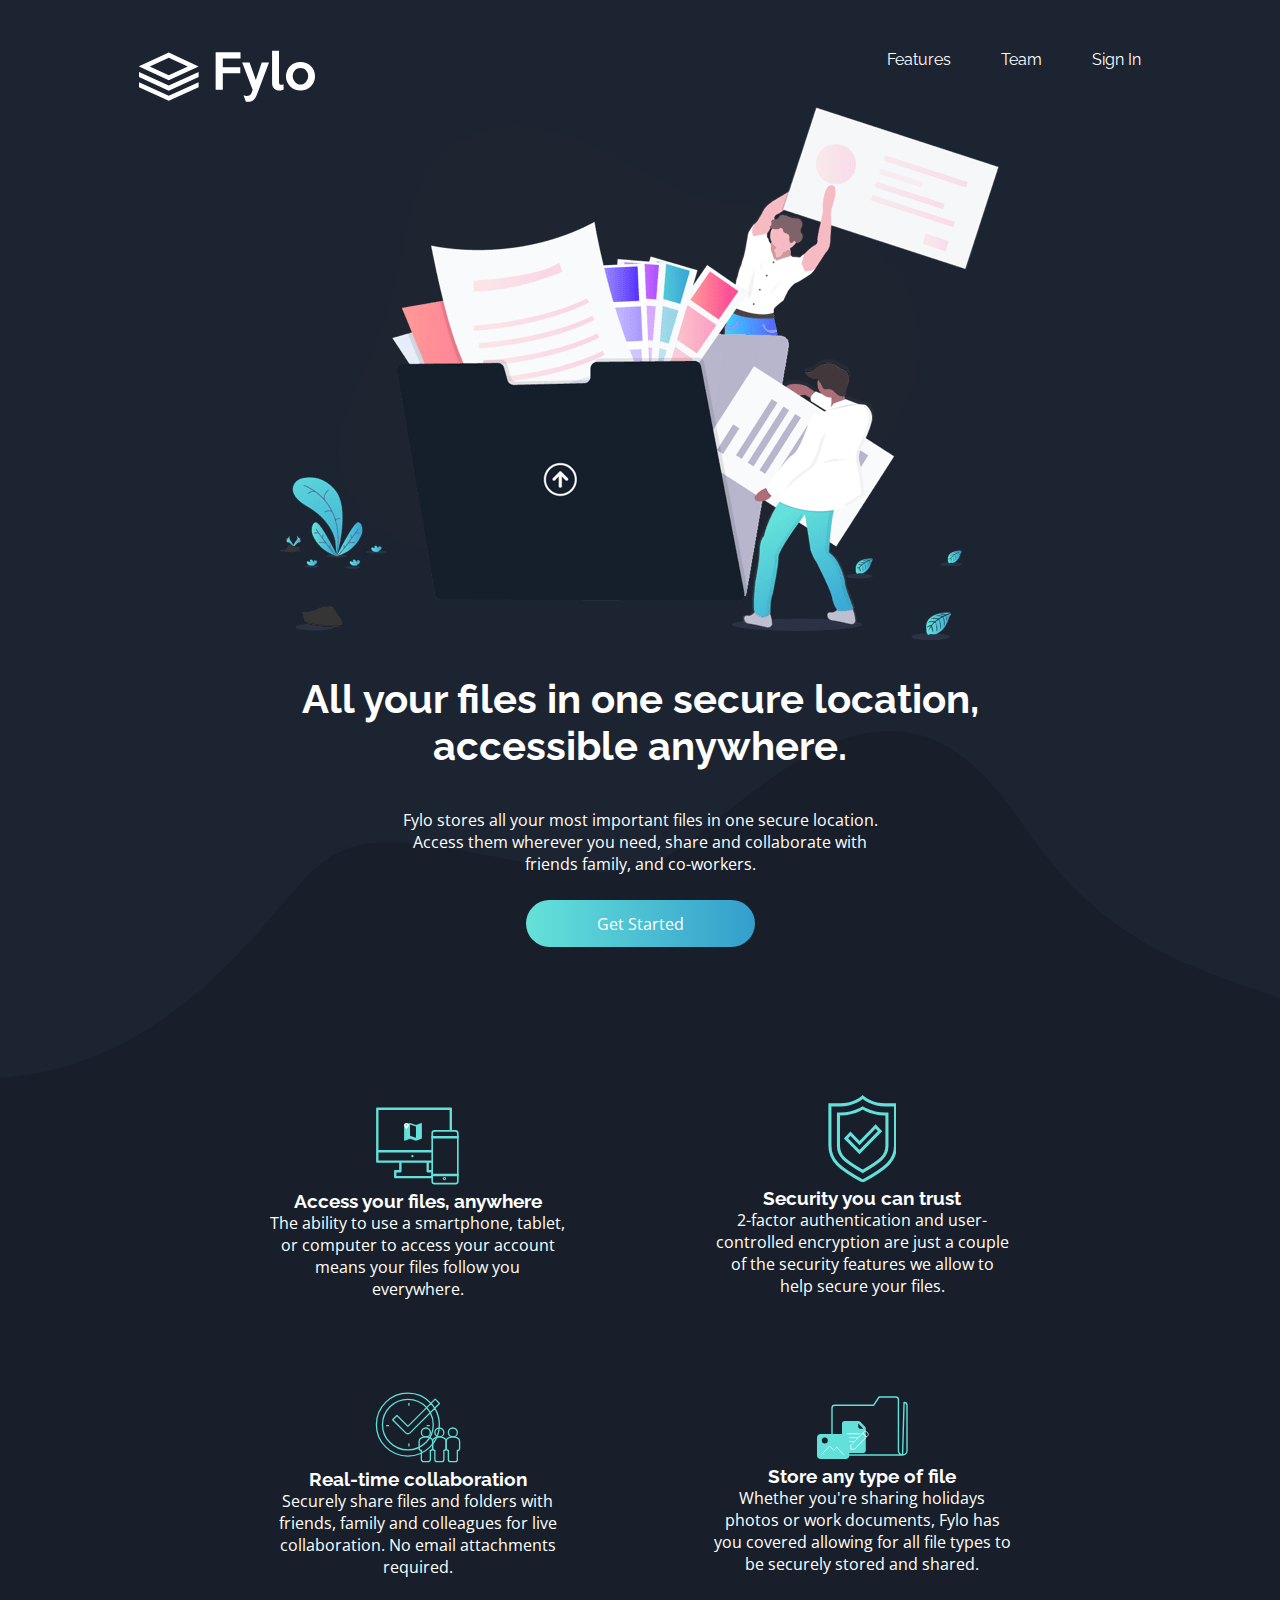
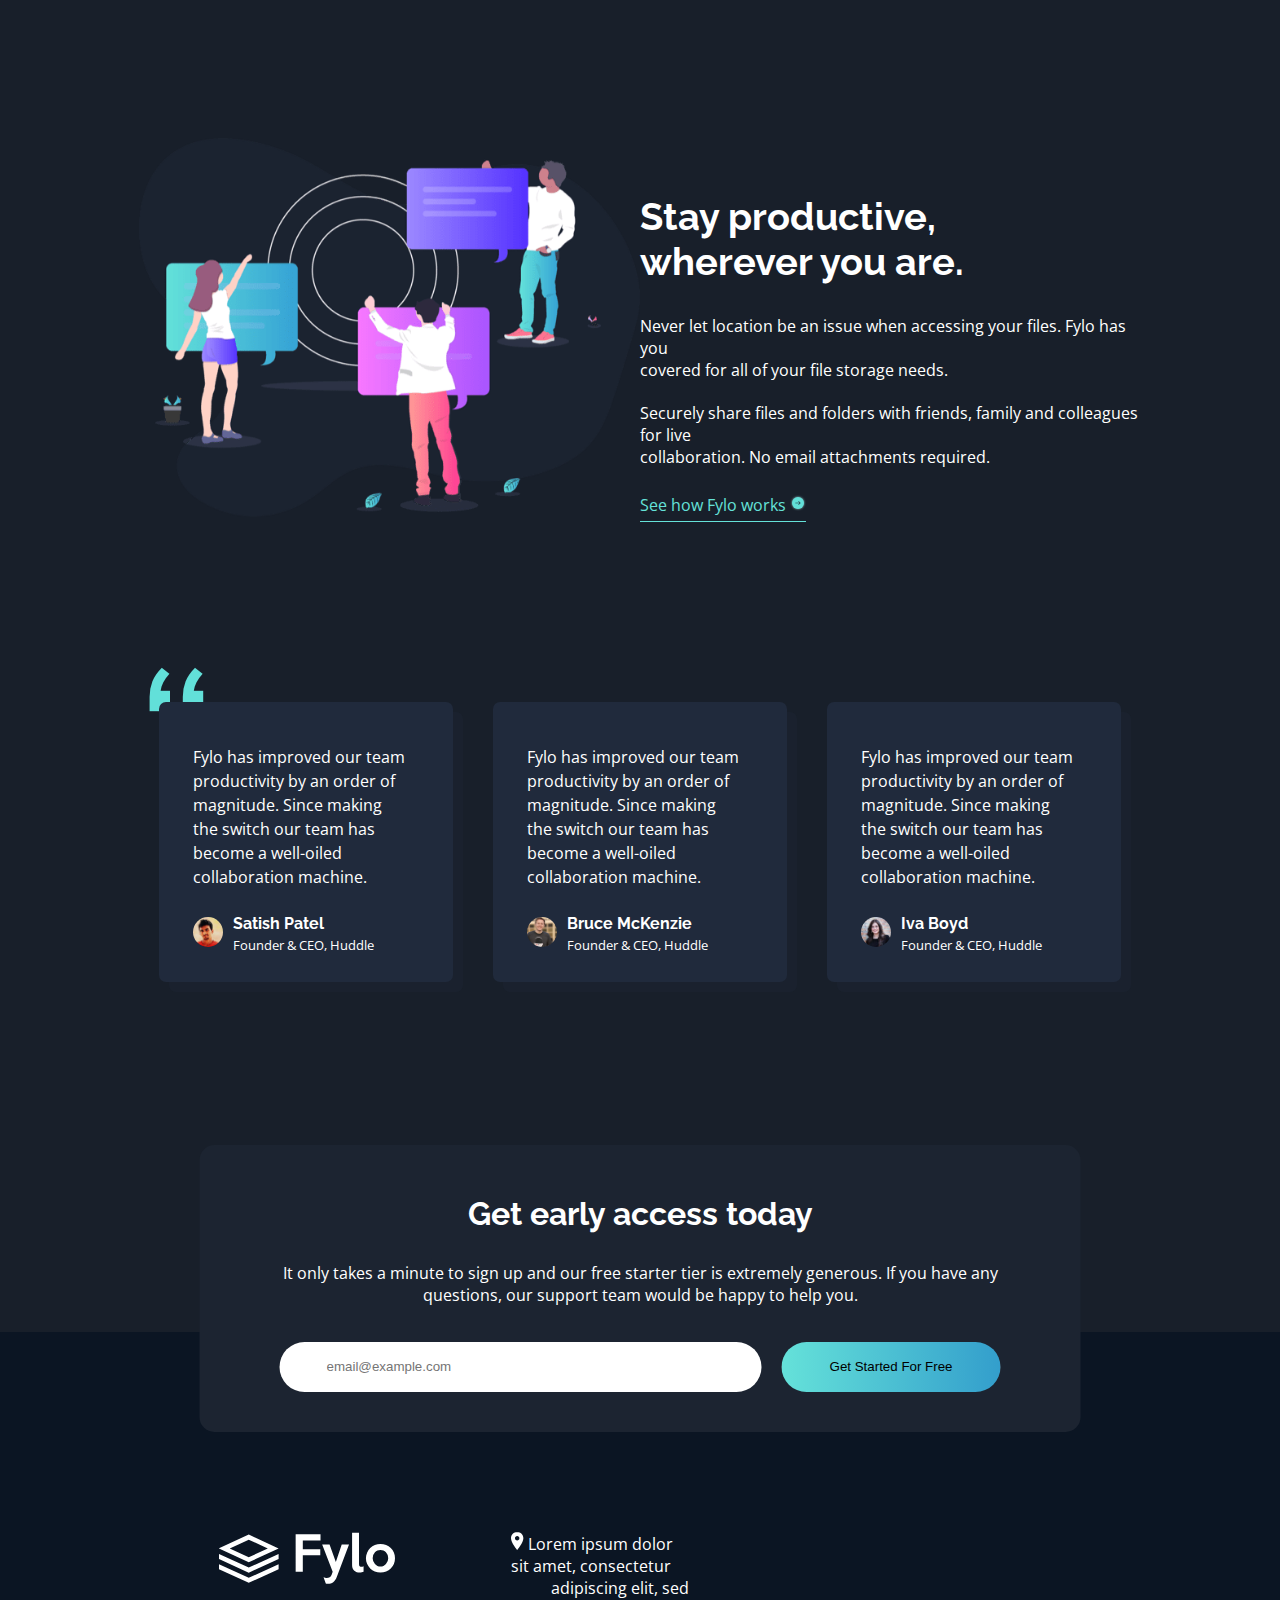
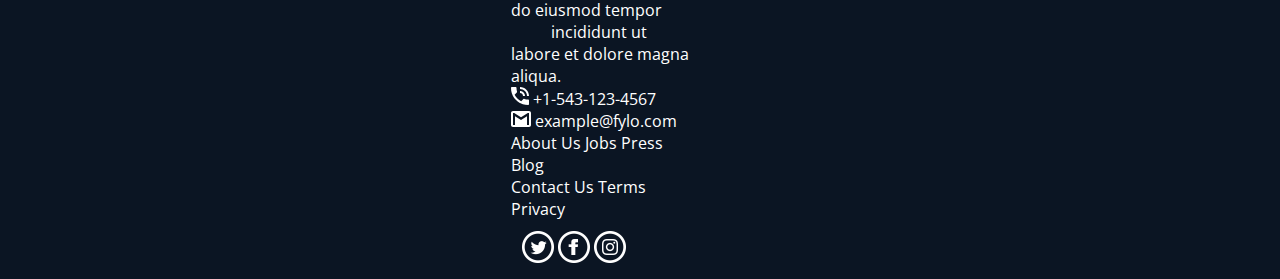
==== index.html @ b52096d7 "Finished footer" ====
<!DOCTYPE html>
<html lang="en">

<head>
  <meta charset="UTF-8">
  <meta name="viewport" content="width=device-width, initial-scale=1.0"> 
  <link rel="stylesheet" href="styles.css">
  <link rel="stylesheet" href="queries.css">
  <link href="https://fonts.googleapis.com/css2?family=Open+Sans:wght@400;700&family=Raleway:wght@400;700&display=swap" rel="stylesheet">
  <title>Fylo landing page</title>
</head>

<body>

<header class="header"> 

  <div class="container">

    <nav>

      <a href="/"><img src="images/logo.svg" alt="logo" class="logo"></a>

      <ul>
        <li><a href="">Features</a></li>
        <li><a href="">Team</a></li>
        <li><a href="">Sign In</a></li>
      </ul>

    </nav>

    <div class="top_image">
      <img src="images/illustration-intro.png" alt="main_image">
    </div>

    <div class="header_text_h1">
      <h1>All your files in one secure location, <br> accessible anywhere.</h1>
      </div>
      
      <div class="header_text_p">
        <p> Fylo stores all your most important files in one secure location. Access them wherever 
        you need, share and collaborate with friends family, and co-workers.
        </p>
      </div>

      <div class="get_started"> 
        <a href="" class="btn_primary">Get Started</a> 
      </div>

      </div>

</header>

<main>

      <section class="icons_and_text">
        <div class="container two_grid">
  
          <div class="access">
              <img src="./images/icon-access-anywhere.svg" alt="access anywhere logo">
                <h3>
                  Access your files, anywhere
                </h3>
            
                <p>
                  The ability to use a smartphone, tablet, or computer to access your account means your 
                  files follow you everywhere.  
                </p> 
          </div>

          <div class="security">
            <img src="./images/icon-security.svg" alt="access anywhere logo">
            <h3>
              Security you can trust
            </h3>

            <p>
              2-factor authentication and user-controlled encryption are just a couple of the security 
              features we allow to help secure your files.
            </p>
          </div>

          <div class="real_time">
            <img src="./images/icon-collaboration.svg" alt="access anywhere logo">
            <h3>
              Real-time collaboration
            </h3>

            <p>
              Securely share files and folders with friends, family and colleagues for live collaboration. 
              No email attachments required.
            </p>
          </div>

        <div class="store">
          <img src="./images/icon-any-file.svg" alt="access anywhere logo">
          <h3>
            Store any type of file
          </h3>
      
          <p>
            Whether you're sharing holidays photos or work documents, Fylo has you covered allowing for all 
            file types to be securely stored and shared.
          </p>
        </div>
    

    </div>
  </section> 

  <section class="stay_productive">
    <div class="container one_grid">

    <div class="prod_img">
      <img src="images/illustration-stay-productive.png" alt="">
    </div>

    <div class="prod_text">
      <h2>Stay productive, <br> wherever you are.</h2>

      <p>
        Never let location be an issue when accessing your files. Fylo has you <br> covered for all of your file 
        storage needs.
      </p>

      <p>
        Securely share files and folders with friends, family and colleagues for live <br> collaboration. No email 
        attachments required.
      </p>

      <a href="" class="underline">See how Fylo works <img src="./images/icon-arrow.svg" alt="arrow"></a>
      </div>

    </div>

  </section>

  <section class="testimonials">

    <div class="container">
    <div class="flex">

    <article class="testimonials_box box1">
      <p>
        Fylo has improved our team productivity by an order of magnitude. Since making the switch our team has 
        become a well-oiled collaboration machine.
      </p>

      <div class="user_info">

        <div>
          <img src="images/profile-1.jpg" alt="profile1">
        </div>

        <div>

          <h4>
            Satish Patel
          </h4>

          <small>Founder & CEO, Huddle</small>

        </div>

      </div>
    </article>

    <article class="testimonials_box">
      <p>
        Fylo has improved our team productivity by an order of magnitude. Since making the switch our team has 
        become a well-oiled collaboration machine.
      </p>

      <div class="user_info">

        <div>
          <img src="images/profile-2.jpg" alt="profile2">
        </div>

        <div>

          <h4>
            Bruce McKenzie
          </h4>

          <small>Founder & CEO, Huddle</small>

        </div>

      </div>
    </article>

    <article class="testimonials_box">
      <p>
        Fylo has improved our team productivity by an order of magnitude. Since making the switch our team has 
        become a well-oiled collaboration machine.
      </p>

      <div class="user_info">

        <div>
          <img src="images/profile-3.jpg" alt="profile3">
        </div>

        <div>

          <h4>
            Iva Boyd
          </h4>

          <small>Founder & CEO, Huddle</small>

        </div>

      </div>
    </article>

    </div>
    </div>
  </section>

  <section class="early">
        <h2>Get early access today</h2>
        <p>
            It only takes a minute to sign up and our free starter tier is extremely generous. 
            If you have any questions, our support team would be happy to help you.
        </p>
        <form action="">
        <label for="email"></label>
        <input type="email" placeholder="email@example.com" id="email" name="email"> 
        <input type="submit" class="btn_secondary" value="Get Started For Free">
        </form>
  </section>

</main>

<footer>

  <div class="container footer">

    <div class="logo">  
      <a href="/"><img src="images/logo.svg" alt="logo" class="logo"></a>
    </div>
    

<div class="test1">

  <div class="location">
    <img src="./images/icon-location.svg" alt="">
    <span>
      Lorem ipsum dolor sit amet, consectetur &nbsp;&nbsp;&nbsp;&nbsp;&nbsp;&nbsp;&nbsp;&nbsp;&nbsp;
      adipiscing elit, sed do eiusmod tempor &nbsp;&nbsp;&nbsp;&nbsp;&nbsp;&nbsp;&nbsp;&nbsp;&nbsp; 
      incididunt ut labore et dolore magna aliqua.
    </span> 
  </div>

<div class="contact">
  <p class="p_one">
    <img src="./images/icon-phone.svg" alt="">
    <span>
      +1-543-123-4567
    </span>
  </p>

  <p>
    <img src="./images/icon-email.svg" alt="">
    <span>
      example@fylo.com
    </span>
  </p>
</div>

<div class="footer_links1">
  <a href="">About Us</a> 
  <a href="">Jobs</a>
  <a href="">Press</a>
  <a href="">Blog</a>
</div>

<div class="footer_links2">
  <a href="">Contact Us</a>
  <a href="">Terms</a>
  <a href="">Privacy</a>
</div>

<div class="social_icons">
  <img src="./images/iconmonstr-twitter-5-32.png"/>
  <img src="./images/iconmonstr-facebook-5-32.png"/>
  <img src="./images/iconmonstr-instagram-15-32.png"/>
</div>


</div>

  </div>
  </footer>

</body>

</html>

<!--
<p class="attribution">
      Proudly made in Tema. 
      Coded by <a href="#">Dave</a>.
    </p>

-->
---- styles.css ----
/* ---------------------------------------- */
/* BASIC SETUP */
/* ---------------------------------------- */

*,
*::before,
*::after {
    margin: 0;
    padding: 0;
    box-sizing: border-box;  
}

body {
    min-height: 100vh;
    color: hsl(0, 0%, 100%);
    font-family: 'Open Sans', sans-serif;
    font-weight: 400;
    text-rendering: optimizeLegibility;
    scroll-behavior: smooth;
    z-index: 100;
    display: grid;
    grid: 
    'header'auto 
    'main' 1fr 
    'footer'auto / 1fr;
}

a, li {
    text-decoration: none;
    color: hsl(0, 0%, 100%);
    list-style-type: none;
}

h1, h2, h3, h4 { font-family: 'Raleway', sans-serif; }

header { 
    grid-area: header; 
    background-color: hsl(217, 28%, 15%);
}

main { 
    grid-area: main;
    background-color: hsl(218, 28%, 13%); 
    position: relative;
    padding-bottom: 310px;
    z-index: 0;
}

footer { 
    grid-area: footer; 
    background: hsl(216, 53%, 9%);

}

img { max-width: 100%; }

/* ---------------------------------------- */
/* REUSEABLE COMPONENTS */
/* ---------------------------------------- */

.container {
    padding: 1.25rem;
    max-width: 100%;
    width: 81.42857142857143vw;
    margin: 0 auto;
}

.flex {
    display: flex;
}

/* ------- BUTTONS -------- */

.btn_primary {
    background-image: linear-gradient(to right, hsl(176, 68%, 64%), hsl(198, 60%, 50%));
    border-radius: 300px;
    padding: 0.78225rem 4.4375rem;
    text-align: center;
    border: none;
}

.btn_secondary{
    background-image: linear-gradient(to right, hsl(176, 68%, 64%), hsl(198, 60%, 50%));
    border-radius: 300px;
    padding: 5px 3rem;
    border: none;
}
/* ---------------------------------------- */
/* NAV */
/* ---------------------------------------- */

nav {
    margin-top: 1.875rem;
    font-family: 'Raleway', sans-serif;
    display: flex;
    justify-content: space-between;
    align-items: start;
}

nav ul {
    display: flex;
    list-style: none;
}

nav ul li {
    margin-left: 3.125rem;
}

/* ---------------------------------------- */
/* HEADER */
/* ---------------------------------------- */

header.header {
    background-color: hsl(217, 28%, 15%);
    background-image: url(../images/bg-curvy-desktop.svg);
    background-position: bottom ;
    background-repeat: no-repeat;
    background-size: 100% 23.5rem;
}

.top_image {
    margin-top: 2.5rem;
    text-align: center;
    margin: auto; 
}

.header_text_h1 {
    margin: 1.875rem 0 2.5rem 0px;
    display: flex;
    justify-content: center;
    text-align: center;
    font-size: 1.26rem;
} 

.header_text_p {
    margin: auto;
    max-width: 31.25rem;
    text-align: center;
    margin-bottom: 1.5625rem;
}

.get_started {
    display: flex;
    justify-content: center;
    margin-bottom: 8.75rem;
}

/* ---------------------------------------- */
/* MAIN */
/* ---------------------------------------- */

/* ------- ICONS AND TEXT -------- */

.two_grid {
    display: grid;
    grid-template-columns: 1fr 1fr;
    gap: 5.75rem 9.1875rem;
    justify-items: center;
    align-items: center;
    margin-bottom: 8.75rem;
    padding: 0 9.375rem;
}

.access,
.security,
.real_time,
.store {
    max-width: 28.125rem;
    text-align: center;
}

.security {
    margin-top: -0.9375rem;
}

/* ------- STAY PRODUCTIVE -------- */

.one_grid {
    display: grid;
    grid-template-columns: 1fr 1fr;
    align-items: center;
}

.prod_text h2 {
    font-size: 2.4rem;
    margin-top: 3.125rem;
    margin-bottom: 1.9375rem;
}

.prod_text p {
    margin-bottom: 1.3125rem;
}

.prod_text p:last-of-type {
    margin-bottom: 1.625rem;
}

.underline {
    color: hsl(176, 68%, 64%);
    padding-bottom: 5px;
    border-bottom:1px solid hsl(176, 68%, 64%);  
}

/* ------- TESTIMONIALS -------- */

.testimonials {
    margin-top: 7.5rem;
}

.testimonials_box {
    background: hsl(219, 30%, 18%);
    border-radius: 7px;
    margin: 20px;
    padding: 43px 44px 27px 34px;
    box-shadow: 10px 10px hsla(218, 25%, 33%, 0.067);
}

.testimonials_box p {
    line-height: 1.5;
}

.user_info {
    margin-top: 25px;
    display: flex;
    align-items: center;
}

.user_info img {
    border-radius: 50%;
    height: 30px;
    width: 30px;
    object-fit: cover;
    margin-right: 10px;  
}

.user_info h4 {
    margin: 0;
    font-weight: 700;
}

.box1 {
    position: relative;
}

.box1:first-child::before {
    content: url('./images/bg-quotes.png');
    position: absolute;
    top: -35px;
    left: -10px;
    z-index: -1;
}

/* ------- EARLY -------- */

.early {
    display: flex;
    flex-direction: column;
    align-items: center;
    justify-content: center;
    background: hsl(217, 28%, 15%);
    border-radius: 15px;
    padding: 50px 80px 40px 80px;
    position: absolute;
    left: 50%;
    transform: translateX(-50%);
    bottom: -100px;
}

.early h2 {
    font-size: 2rem;
    margin-bottom: 30px;
}

.early p {
    margin-bottom: 36px;
    text-align: center;
}

form {
    display: flex;
    align-content: center;
}

#email {
    width: 482px;
    height: 50px;
    padding: 20px 47px;
    outline: none;
    border: none;
    border-radius: 50px;
    margin-right: 20px;
}

/* ---------------------------------------- */
/* FOOTER */
/* ---------------------------------------- */

.footer {
    padding: 200px 80px 0px 100px;
    display: grid;
    grid-template-columns: 4fr 3fr 1fr 1fr 2fr;
    grid-row: auto;
    gap: 3em;
    grid-template-areas: "logo . . . ."
    "location contact footer_links";
}

.social_icons {
    margin: 11px;
}
/*
.logo {
    grid-area: logo;
    margin-bottom: 35px;
}

.location {
    grid-area: location;
}

.contact {
    grid-area: contact;
}

.footer_links {
    grid-area: footer_links;
}
*/
























/*
.footer {
    display: grid;
    grid-template-columns: 4fr 3fr 1fr 1fr 2fr;
    grid-template-rows: auto;
    grid: "logo . . . ."
            "location box3 box4";
    
    
}

.logo {
    grid-area: logo;
}

.location {
    grid-area: location;
}

.box3 {
    grid-area: box3;
}

.box4 {
    grid-area: box4;
}

*/
---- queries.css ----
@media only screen and (max-width: 800px) {
    .header_text_h1 {
        font-size: 1rem;
    }
}
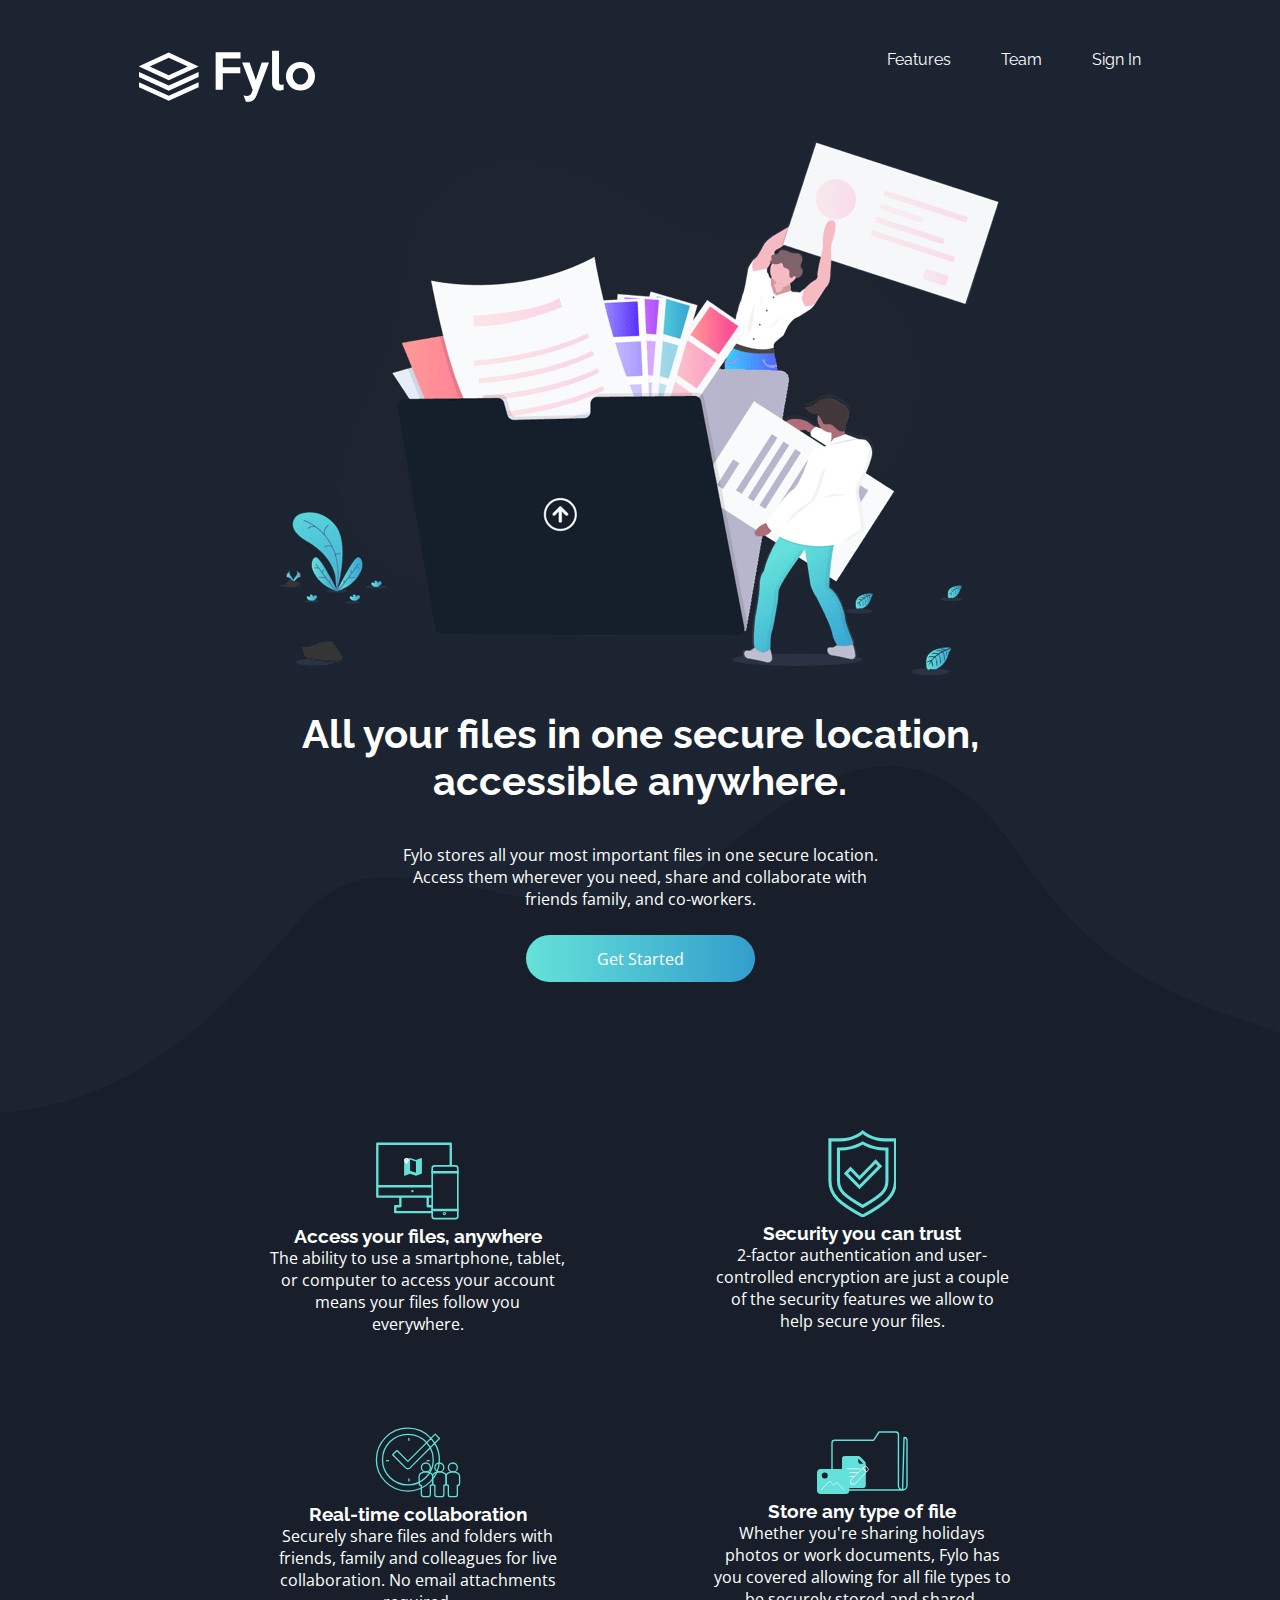
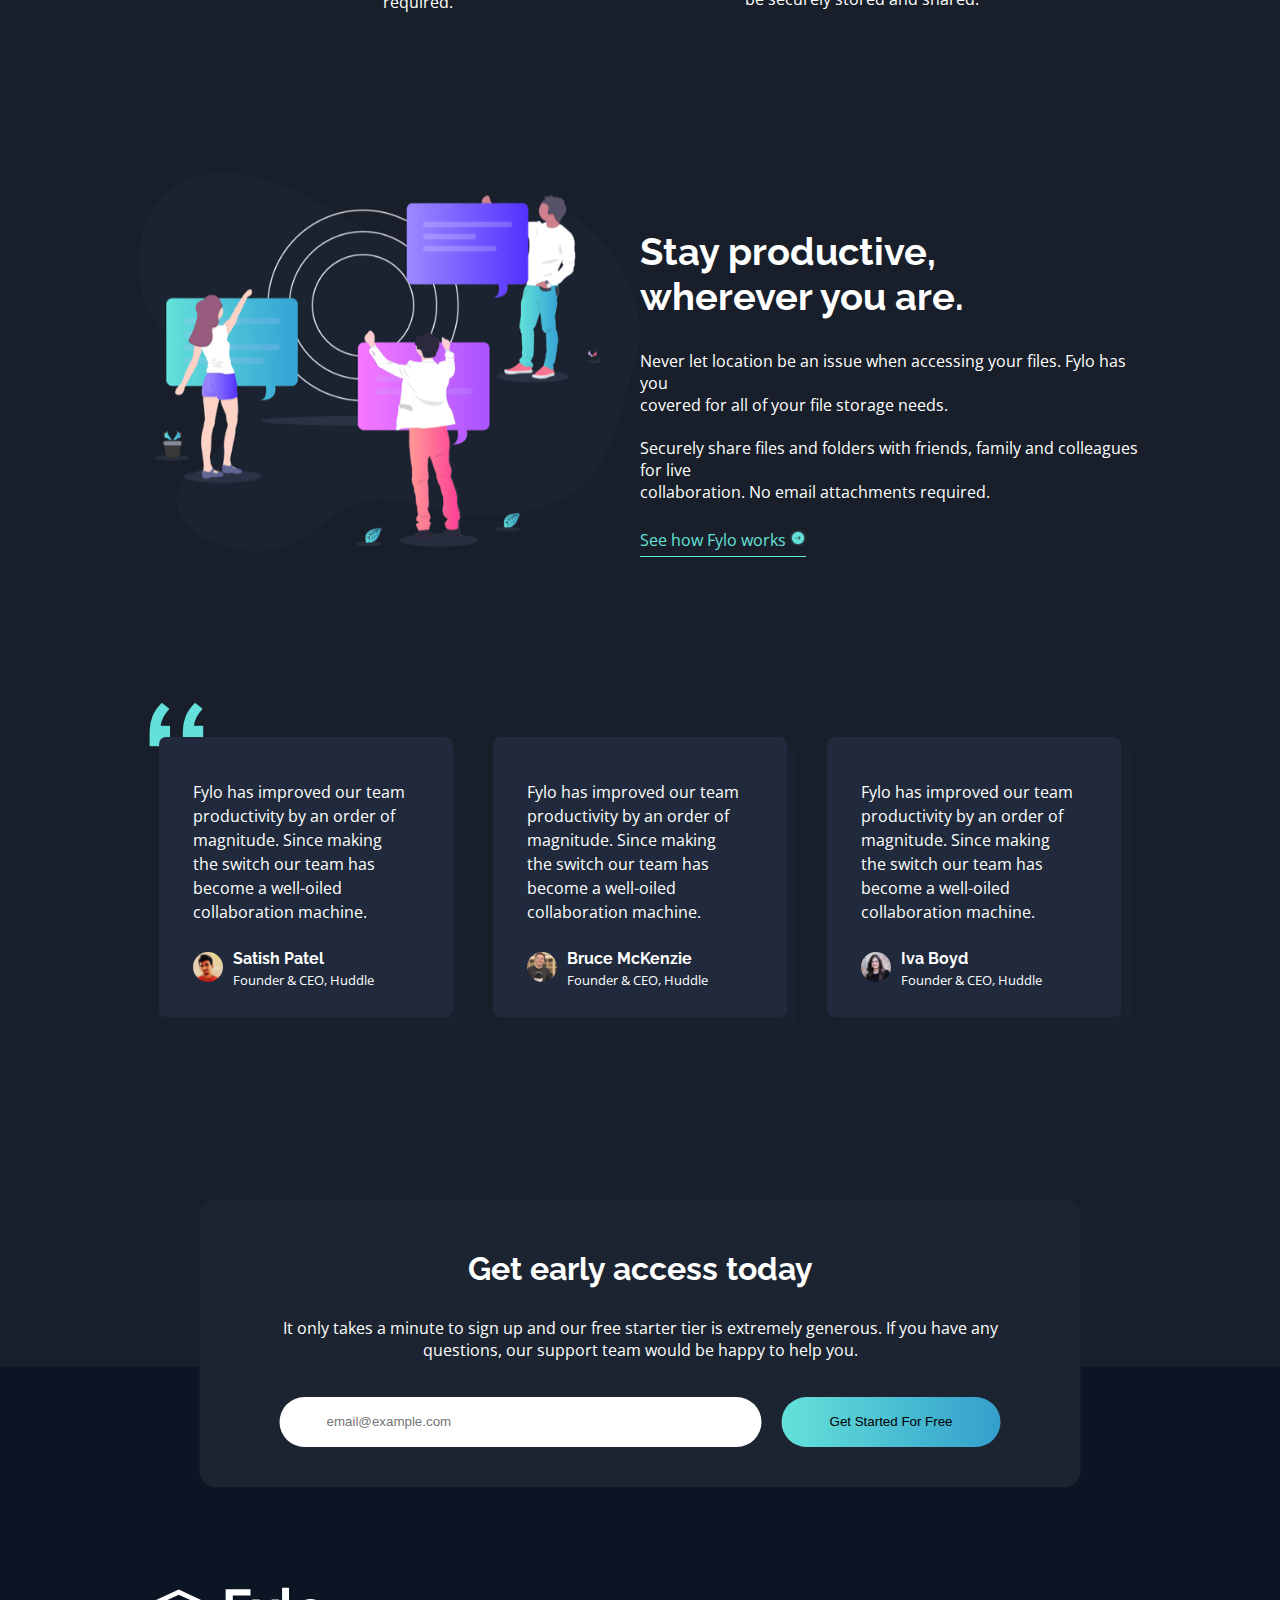
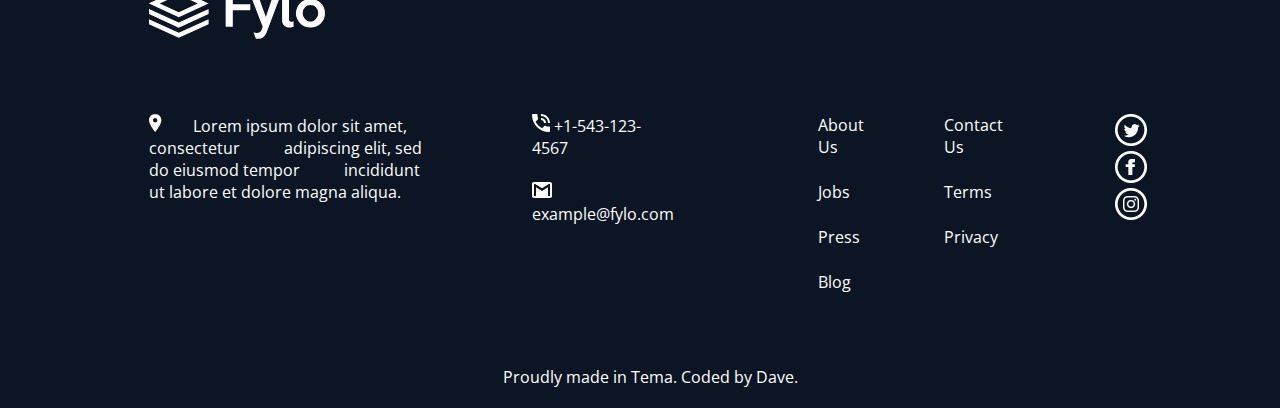
==== commit 3a299716: "Added attribution" ====
--- a/index.html
+++ b/index.html
@@ -241,7 +241,6 @@
       <a href="/"><img src="images/logo.svg" alt="logo" class="logo"></a>
     </div>
     
-
 <div class="test1">
 
   <div class="location">
@@ -288,8 +287,12 @@
   <img src="./images/iconmonstr-instagram-15-32.png"/>
 </div>
 
-
-</div>
+</div>
+
+<p class="attribution">
+      Proudly made in Tema. 
+      Coded by <a href="https://github.com/carrickkv2">Dave</a>.
+    </p>
 
   </div>
   </footer>
@@ -298,10 +301,3 @@
 
 </html>
 
-<!--
-<p class="attribution">
-      Proudly made in Tema. 
-      Coded by <a href="#">Dave</a>.
-    </p>
-
--->--- a/styles.css
+++ b/styles.css
@@ -84,6 +84,7 @@
     border-radius: 300px;
     padding: 5px 3rem;
     border: none;
+    cursor: pointer;
 }
 /* ---------------------------------------- */
 /* NAV */
@@ -263,7 +264,7 @@
     position: absolute;
     left: 50%;
     transform: translateX(-50%);
-    bottom: -100px;
+    bottom: -120px;
 }
 
 .early h2 {
@@ -295,86 +296,65 @@
 /* FOOTER */
 /* ---------------------------------------- */
 
-.footer {
-    padding: 200px 80px 0px 100px;
-    display: grid;
-    grid-template-columns: 4fr 3fr 1fr 1fr 2fr;
-    grid-row: auto;
-    gap: 3em;
-    grid-template-areas: "logo . . . ."
-    "location contact footer_links";
-}
-
-.social_icons {
-    margin: 11px;
-}
-/*
+footer {
+    padding: 200px 80px 40px 100px;
+}
+
 .logo {
-    grid-area: logo;
     margin-bottom: 35px;
 }
 
+.test1 {
+    display: flex;
+}
+
 .location {
-    grid-area: location;
+    max-width: 370px;
+    margin-right: 99px;
+}
+
+.location img {
+    margin-right: 27px;
 }
 
 .contact {
-    grid-area: contact;
-}
-
-.footer_links {
-    grid-area: footer_links;
-}
-*/
-
-
-
-
-
-
-
-
-
-
-
-
-
-
-
-
-
-
-
-
-
-
-
-
-/*
-.footer {
-    display: grid;
-    grid-template-columns: 4fr 3fr 1fr 1fr 2fr;
-    grid-template-rows: auto;
-    grid: "logo . . . ."
-            "location box3 box4";
-    
-    
-}
-
-.logo {
-    grid-area: logo;
-}
-
-.location {
-    grid-area: location;
-}
-
-.box3 {
-    grid-area: box3;
-}
-
-.box4 {
-    grid-area: box4;
-}
-
-*/
+    margin-right: 144px;
+}
+
+.p_one {
+    margin-bottom: 22px;
+}
+
+.footer_links1 {
+    display: flex;
+    flex-direction: column;
+    margin-right: 80px;
+}
+
+.footer_links1 > a {
+    margin-bottom: 23px;
+}
+
+.footer_links2 {
+    display: flex;
+    flex-direction: column;
+    margin-right: 112px;
+}
+
+.footer_links2 > a {
+    margin-bottom: 23px;
+}
+
+.social_icons > img {
+    margin-right: 11px;
+}
+
+.attribution {
+    text-align: center;
+    margin-top: 50px;
+    margin-bottom: -40px;
+}
+
+
+
+
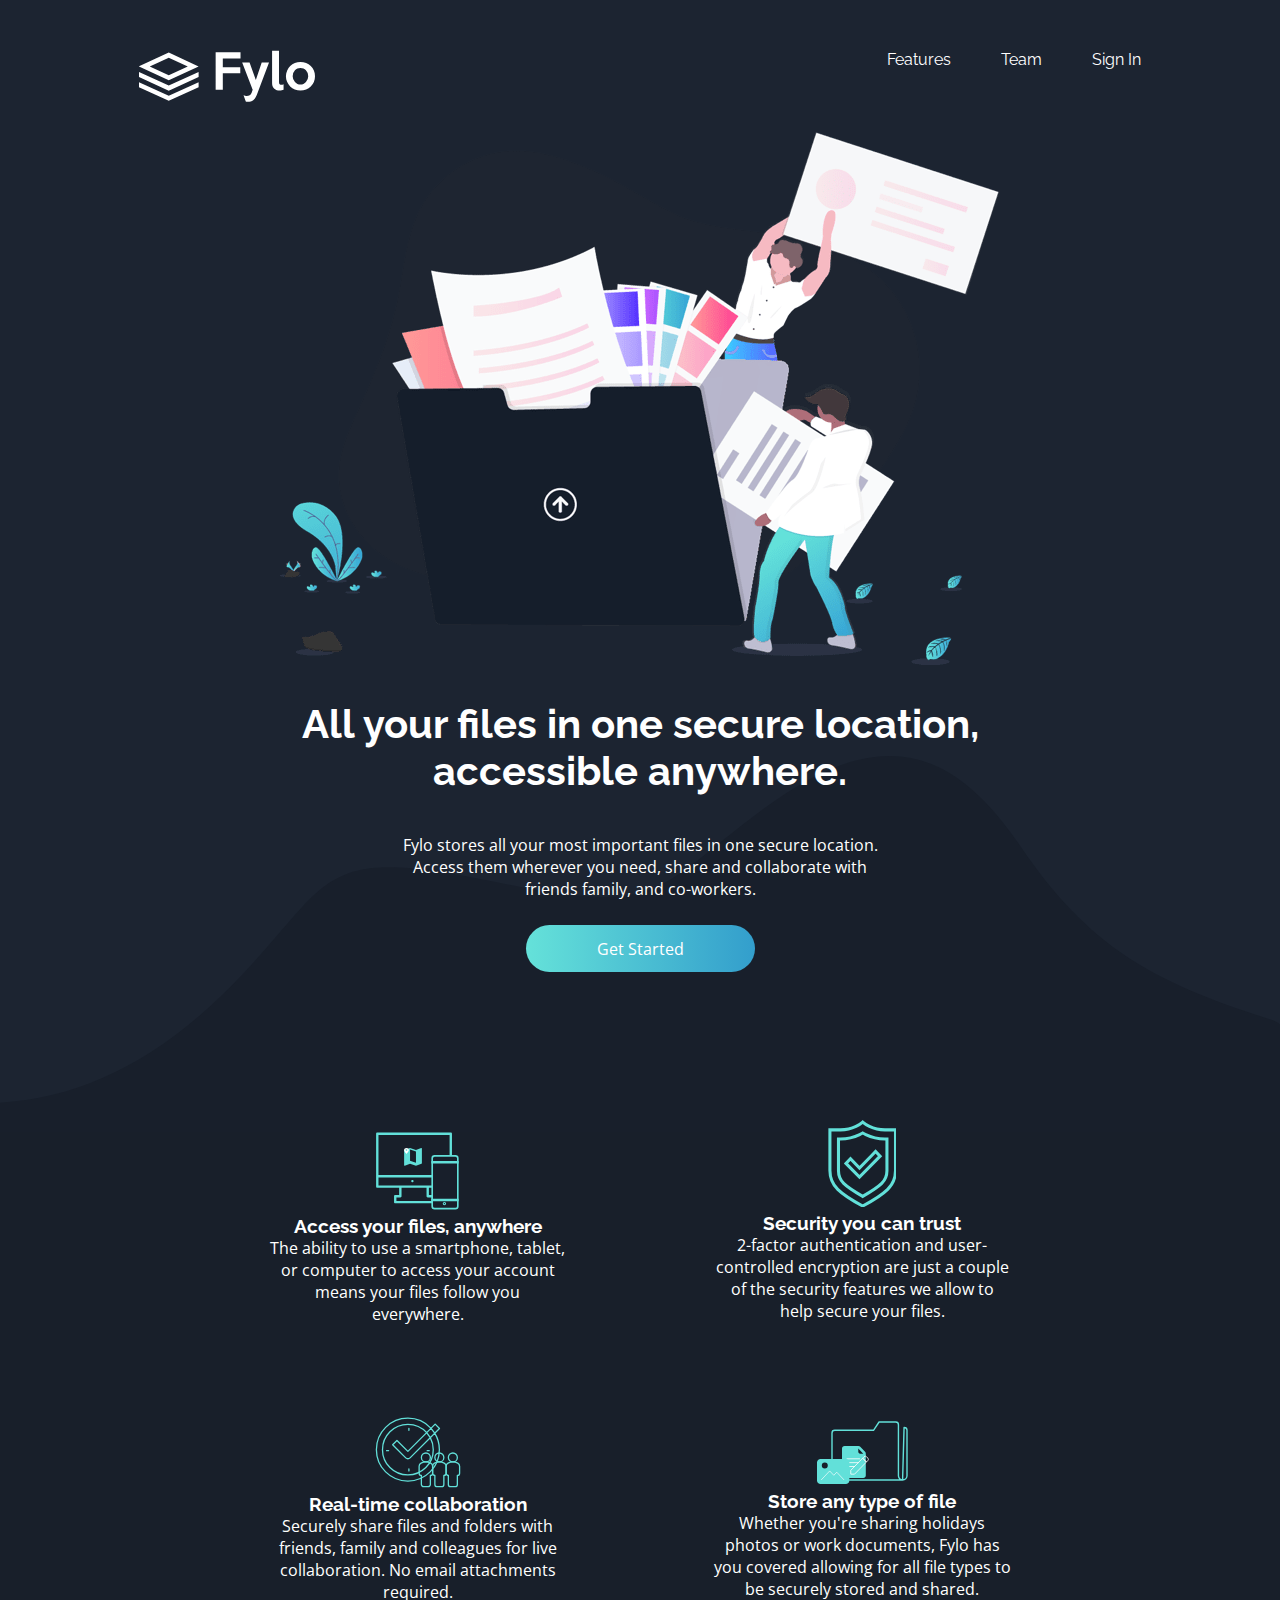
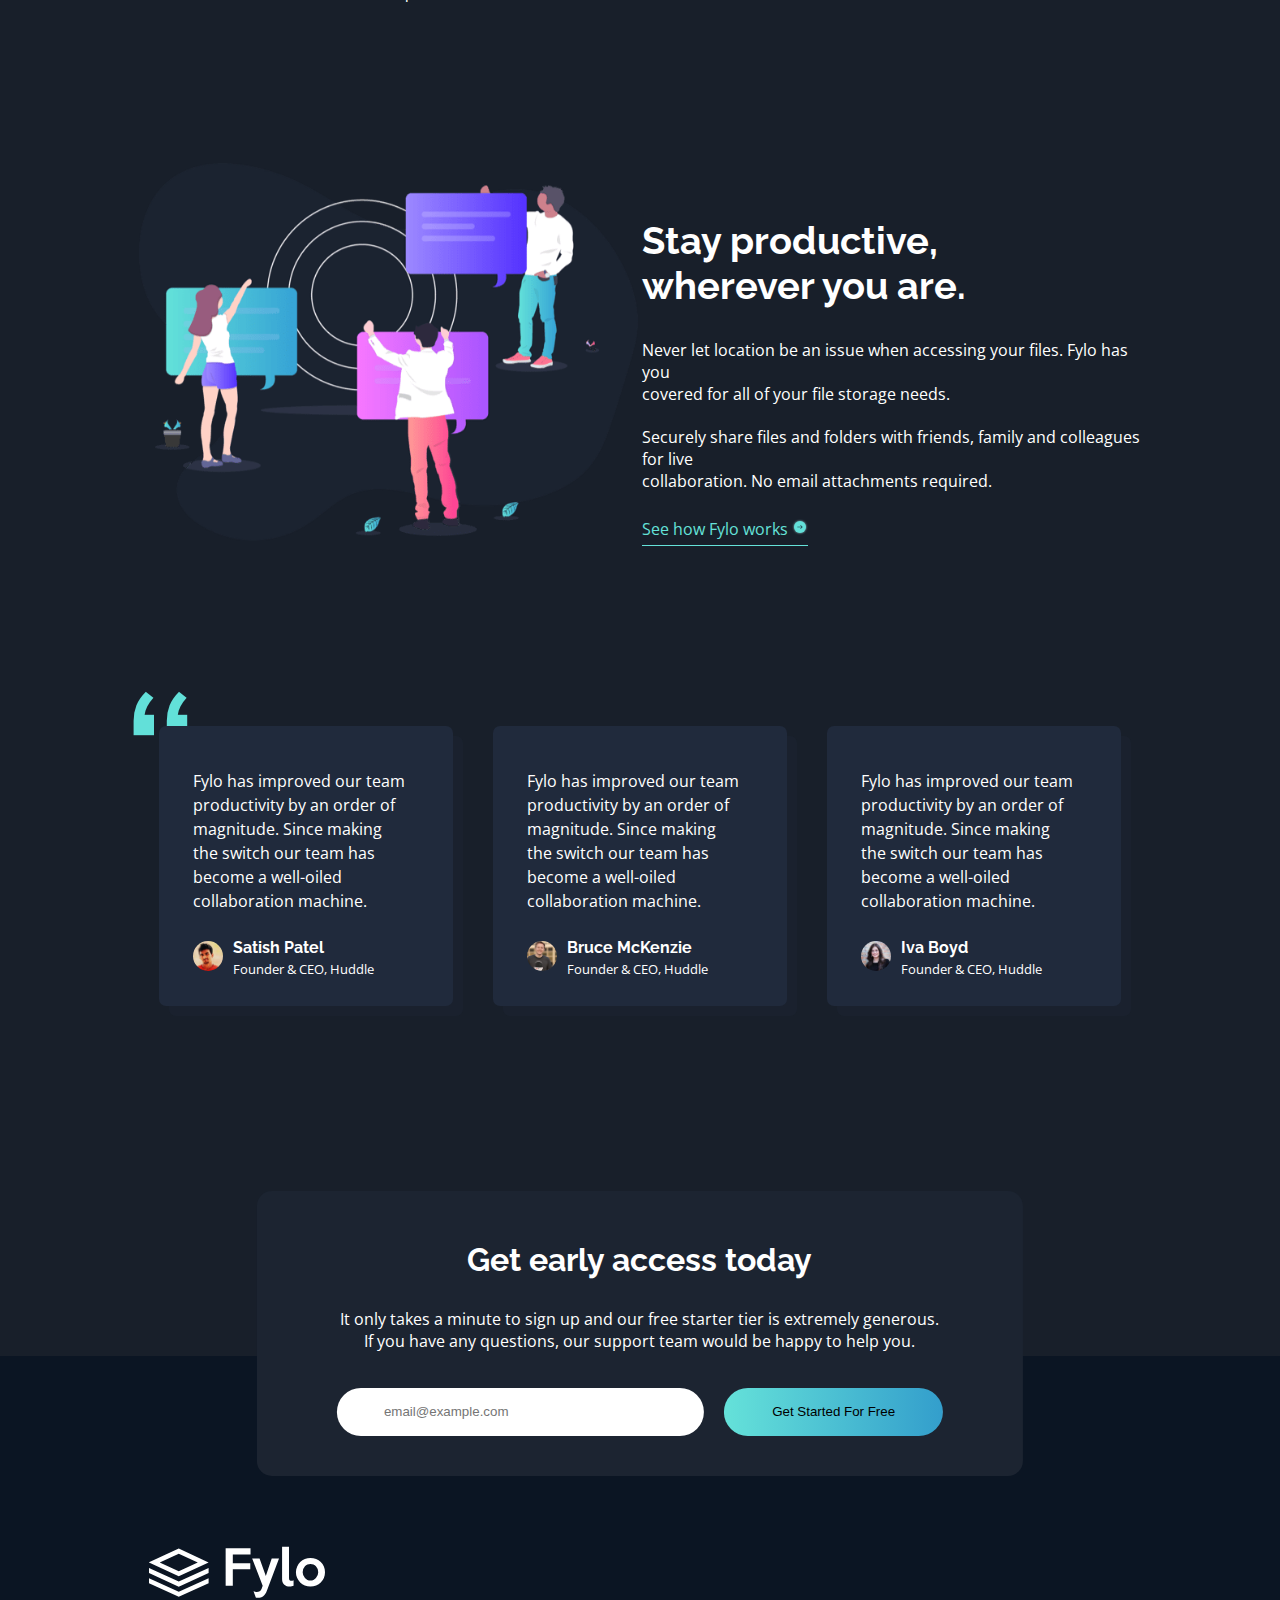
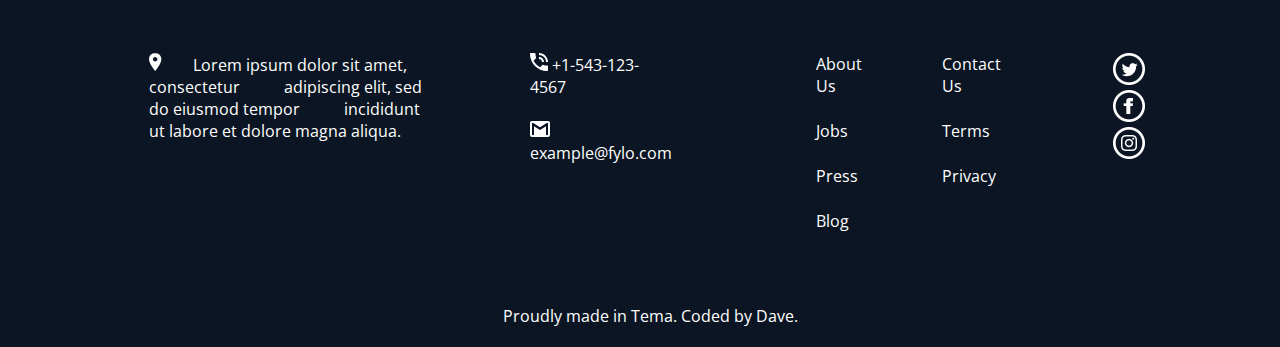
==== commit 018828e7: "Deleted some text" ====
--- a/index.html
+++ b/index.html
@@ -68,7 +68,7 @@
           </div>
 
           <div class="security">
-            <img src="./images/icon-security.svg" alt="access anywhere logo">
+            <img src="./images/icon-security.svg" alt="security logo">
             <h3>
               Security you can trust
             </h3>
@@ -80,7 +80,7 @@
           </div>
 
           <div class="real_time">
-            <img src="./images/icon-collaboration.svg" alt="access anywhere logo">
+            <img src="./images/icon-collaboration.svg" alt="collaboration logo">
             <h3>
               Real-time collaboration
             </h3>
@@ -92,7 +92,7 @@
           </div>
 
         <div class="store">
-          <img src="./images/icon-any-file.svg" alt="access anywhere logo">
+          <img src="./images/icon-any-file.svg" alt="any-file logo">
           <h3>
             Store any type of file
           </h3>
@@ -111,7 +111,7 @@
     <div class="container one_grid">
 
     <div class="prod_img">
-      <img src="images/illustration-stay-productive.png" alt="">
+      <img src="images/illustration-stay-productive.png" alt="stay productive svg">
     </div>
 
     <div class="prod_text">
@@ -225,7 +225,7 @@
             If you have any questions, our support team would be happy to help you.
         </p>
         <form action="">
-        <label for="email"></label>
+        <label for="email">test</label>
         <input type="email" placeholder="email@example.com" id="email" name="email"> 
         <input type="submit" class="btn_secondary" value="Get Started For Free">
         </form>
@@ -244,24 +244,22 @@
 <div class="test1">
 
   <div class="location">
-    <img src="./images/icon-location.svg" alt="">
-    <span>
-      Lorem ipsum dolor sit amet, consectetur &nbsp;&nbsp;&nbsp;&nbsp;&nbsp;&nbsp;&nbsp;&nbsp;&nbsp;
-      adipiscing elit, sed do eiusmod tempor &nbsp;&nbsp;&nbsp;&nbsp;&nbsp;&nbsp;&nbsp;&nbsp;&nbsp; 
-      incididunt ut labore et dolore magna aliqua.
-    </span> 
+    <img src="./images/icon-location.svg" alt="location icon">
+    Lorem ipsum dolor sit amet, consectetur &nbsp;&nbsp;&nbsp;&nbsp;&nbsp;&nbsp;&nbsp;&nbsp;&nbsp;
+    adipiscing elit, sed do eiusmod tempor &nbsp;&nbsp;&nbsp;&nbsp;&nbsp;&nbsp;&nbsp;&nbsp;&nbsp; 
+    incididunt ut labore et dolore magna aliqua.
   </div>
 
 <div class="contact">
   <p class="p_one">
-    <img src="./images/icon-phone.svg" alt="">
+    <img src="./images/icon-phone.svg" alt="contact icon">
     <span>
       +1-543-123-4567
     </span>
   </p>
 
   <p>
-    <img src="./images/icon-email.svg" alt="">
+    <img src="./images/icon-email.svg" alt="email icon">
     <span>
       example@fylo.com
     </span>
@@ -282,9 +280,9 @@
 </div>
 
 <div class="social_icons">
-  <img src="./images/iconmonstr-twitter-5-32.png"/>
-  <img src="./images/iconmonstr-facebook-5-32.png"/>
-  <img src="./images/iconmonstr-instagram-15-32.png"/>
+  <img src="./images/iconmonstr-twitter-5-32.png" alt="twitter icon"/>
+  <img src="./images/iconmonstr-facebook-5-32.png" alt="facebook icon"/>
+  <img src="./images/iconmonstr-instagram-15-32.png" alt="instagram icon"/>
 </div>
 
 </div>
--- a/styles.css
+++ b/styles.css
@@ -7,7 +7,7 @@
 *::after {
     margin: 0;
     padding: 0;
-    box-sizing: border-box;  
+    box-sizing: border-box; 
 }
 
 body {
@@ -42,7 +42,7 @@
     grid-area: main;
     background-color: hsl(218, 28%, 13%); 
     position: relative;
-    padding-bottom: 310px;
+    padding-bottom: 19.375rem;
     z-index: 0;
 }
 
@@ -79,10 +79,10 @@
     border: none;
 }
 
-.btn_secondary{
+.btn_secondary {
     background-image: linear-gradient(to right, hsl(176, 68%, 64%), hsl(198, 60%, 50%));
     border-radius: 300px;
-    padding: 5px 3rem;
+    padding: 0.3125rem 3rem;
     border: none;
     cursor: pointer;
 }
@@ -126,7 +126,7 @@
 }
 
 .header_text_h1 {
-    margin: 1.875rem 0 2.5rem 0px;
+    margin: 1.875rem 0 2.5rem 0;
     display: flex;
     justify-content: center;
     text-align: center;
@@ -180,6 +180,7 @@
     display: grid;
     grid-template-columns: 1fr 1fr;
     align-items: center;
+    column-gap: 0.2em;
 }
 
 .prod_text h2 {
@@ -211,8 +212,8 @@
 .testimonials_box {
     background: hsl(219, 30%, 18%);
     border-radius: 7px;
-    margin: 20px;
-    padding: 43px 44px 27px 34px;
+    margin: 1.25rem;
+    padding: 2.6875rem 2.75rem 1.6875rem 2.125rem;
     box-shadow: 10px 10px hsla(218, 25%, 33%, 0.067);
 }
 
@@ -221,7 +222,7 @@
 }
 
 .user_info {
-    margin-top: 25px;
+    margin-top: 1.5625rem;
     display: flex;
     align-items: center;
 }
@@ -231,7 +232,7 @@
     height: 30px;
     width: 30px;
     object-fit: cover;
-    margin-right: 10px;  
+    margin-right: 0.625rem;
 }
 
 .user_info h4 {
@@ -246,8 +247,8 @@
 .box1:first-child::before {
     content: url('./images/bg-quotes.png');
     position: absolute;
-    top: -35px;
-    left: -10px;
+    top: -2.1875rem;
+    left: -1.6rem;
     z-index: -1;
 }
 
@@ -260,20 +261,20 @@
     justify-content: center;
     background: hsl(217, 28%, 15%);
     border-radius: 15px;
-    padding: 50px 80px 40px 80px;
+    padding: 3.125rem 5rem 2.5rem 5rem;
     position: absolute;
     left: 50%;
     transform: translateX(-50%);
-    bottom: -120px;
+    bottom: -7.5rem;
 }
 
 .early h2 {
     font-size: 2rem;
-    margin-bottom: 30px;
+    margin-bottom: 1.875rem;
 }
 
 .early p {
-    margin-bottom: 36px;
+    margin-bottom: 2.25rem;
     text-align: center;
 }
 
@@ -282,14 +283,25 @@
     align-content: center;
 }
 
+label[for="email"] {
+    border: 0;
+    clip: rect(0 0 0 0);
+    height: 1px;
+    margin: -1px;
+    overflow: hidden;
+    padding: 0;
+    position: absolute;
+    width: 1px;
+}
+
 #email {
-    width: 482px;
-    height: 50px;
-    padding: 20px 47px;
+    width: 28.69047619047619vw;
+    height: 5.2854122621564485vh;
+    padding: 1.25rem 2.9375rem;
     outline: none;
     border: none;
     border-radius: 50px;
-    margin-right: 20px;
+    margin-right: 1.25rem;
 }
 
 /* ---------------------------------------- */
@@ -297,11 +309,11 @@
 /* ---------------------------------------- */
 
 footer {
-    padding: 200px 80px 40px 100px;
+    padding: 10.625rem 5rem 2.5rem 6.25rem;
 }
 
 .logo {
-    margin-bottom: 35px;
+    margin-bottom: 1.5625rem;
 }
 
 .test1 {
@@ -309,52 +321,53 @@
 }
 
 .location {
-    max-width: 370px;
-    margin-right: 99px;
+    max-width: 22.023809523809526vw;
+    margin-right: 6.1875rem;
 }
 
 .location img {
-    margin-right: 27px;
+    margin-right: 1.6875rem;
 }
 
 .contact {
-    margin-right: 144px;
+    margin-right: 9rem;
 }
 
 .p_one {
-    margin-bottom: 22px;
+    margin-bottom: 1.375rem;
 }
 
 .footer_links1 {
     display: flex;
     flex-direction: column;
-    margin-right: 80px;
+    margin-right: 5rem;
 }
 
 .footer_links1 > a {
-    margin-bottom: 23px;
+    margin-bottom: 1.4375rem;
 }
 
 .footer_links2 {
     display: flex;
     flex-direction: column;
-    margin-right: 112px;
+    margin-right: 7rem;
 }
 
 .footer_links2 > a {
-    margin-bottom: 23px;
+    margin-bottom: 1.4375rem;
 }
 
 .social_icons > img {
-    margin-right: 11px;
+    margin-right: 0.6875rem;
 }
 
 .attribution {
     text-align: center;
-    margin-top: 50px;
-    margin-bottom: -40px;
-}
-
-
-
-
+    margin-top: 3.125rem;
+    margin-bottom: -2.5rem;
+}
+
+
+/* ---------------------------------------- */
+/* END */
+/* ---------------------------------------- */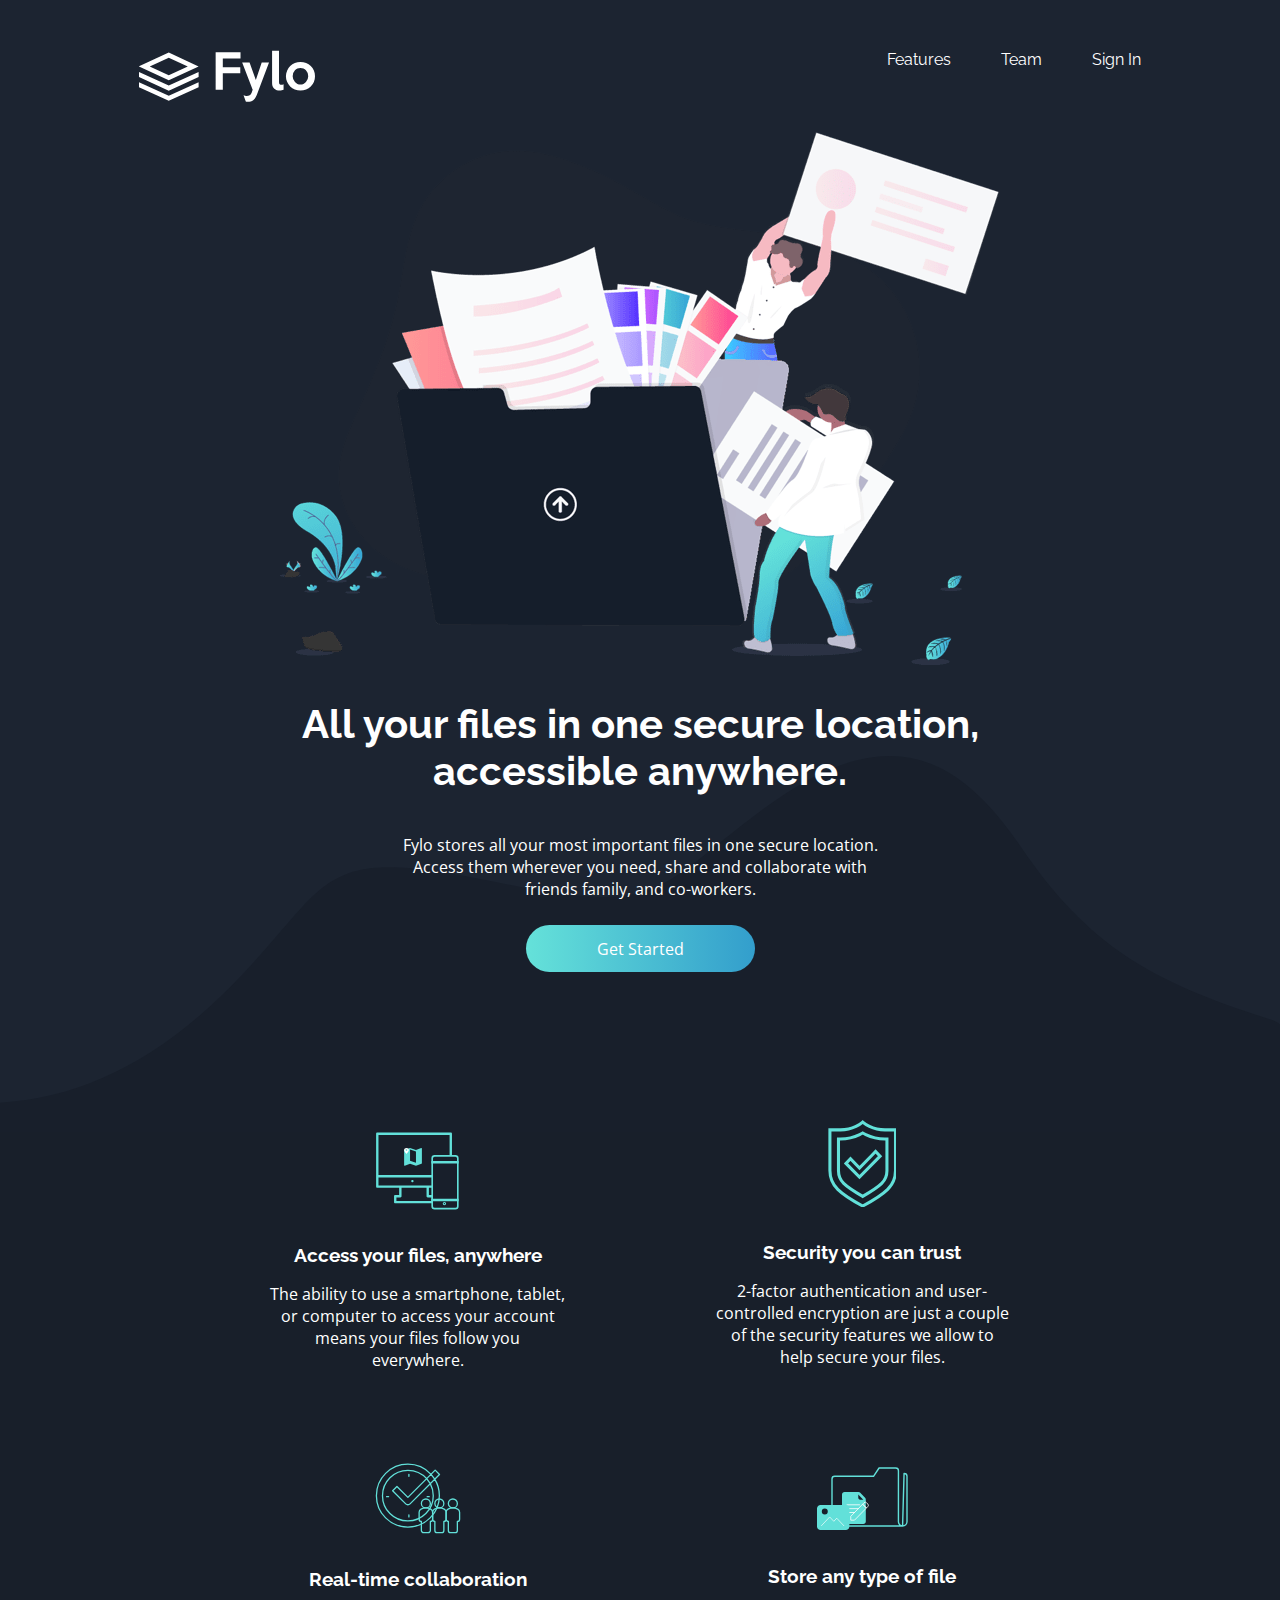
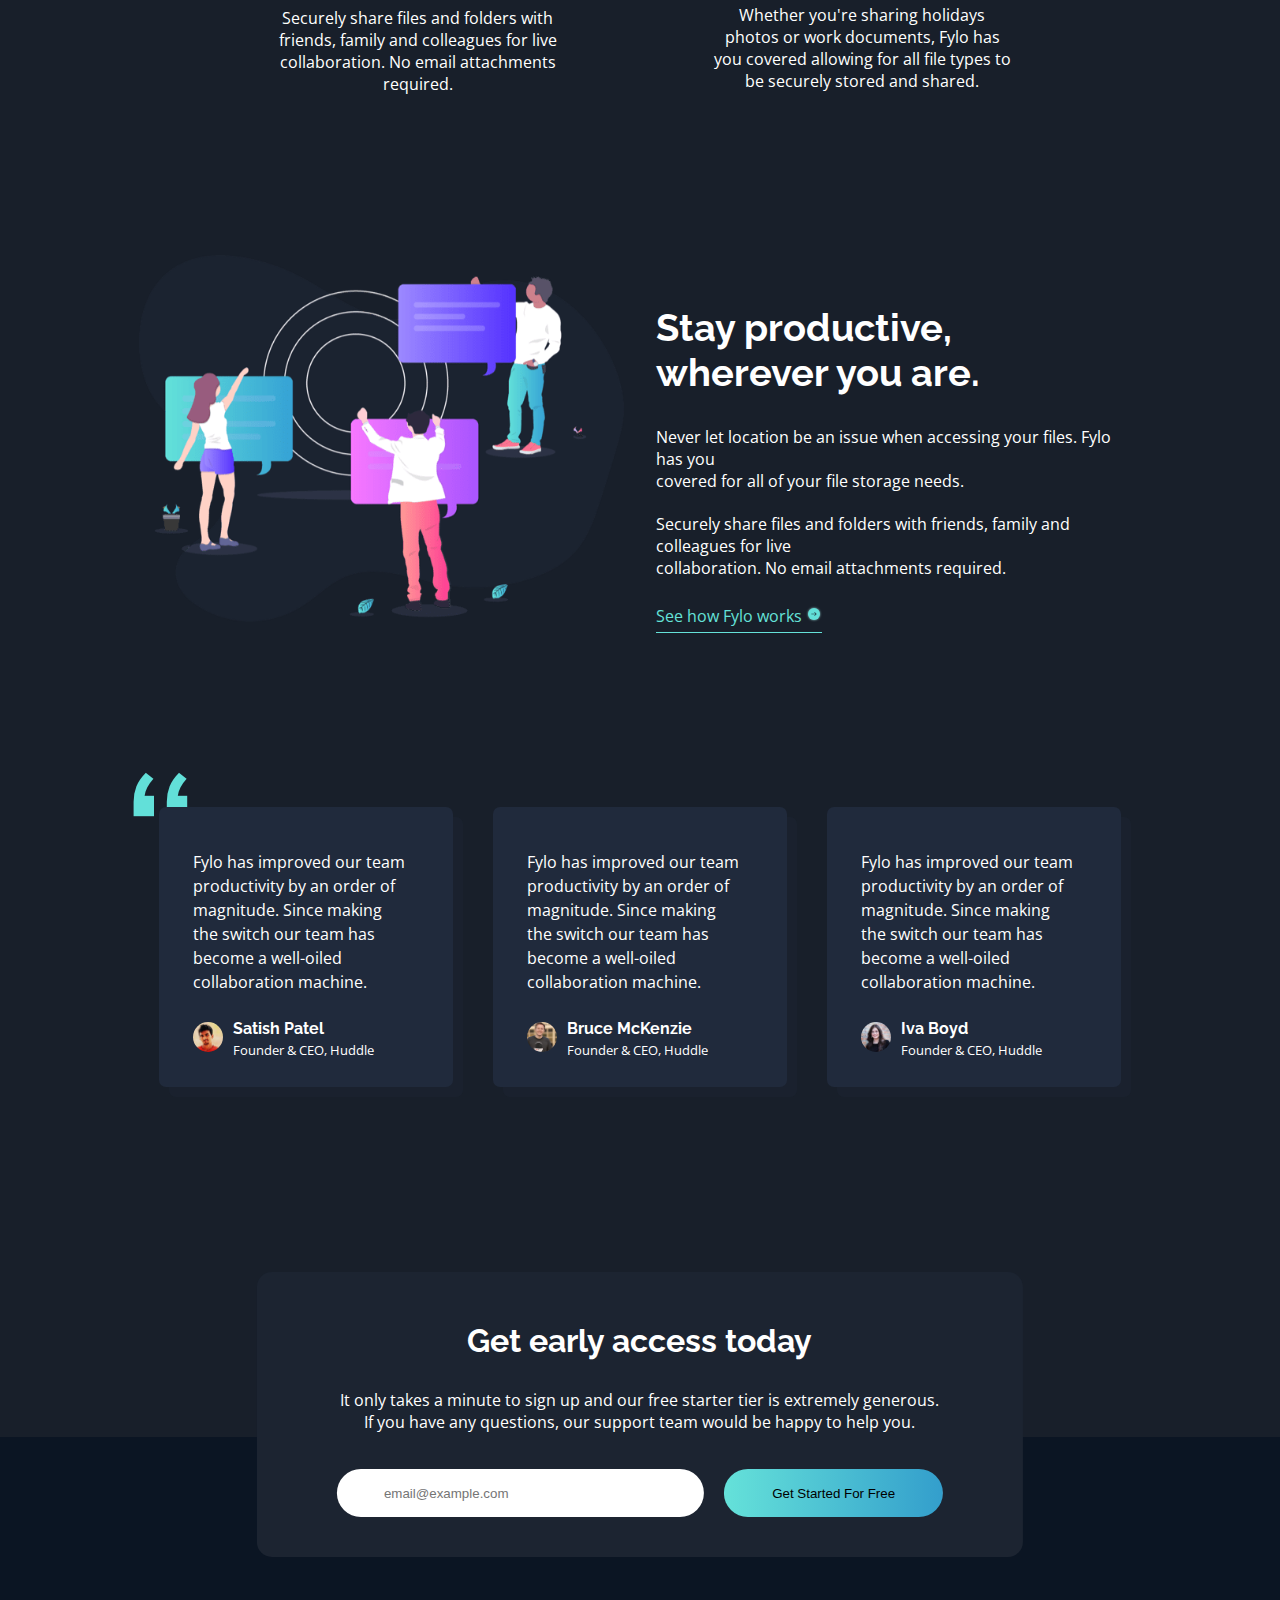
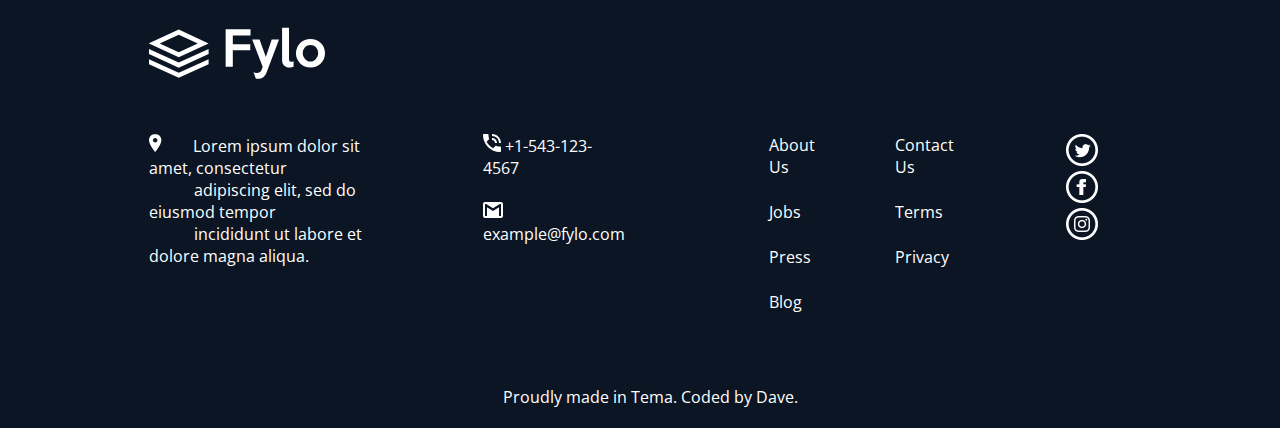
==== commit 8f65a75b: "Changed queries" ====
--- a/index.html
+++ b/index.html
@@ -244,10 +244,12 @@
 <div class="test1">
 
   <div class="location">
-    <img src="./images/icon-location.svg" alt="location icon">
-    Lorem ipsum dolor sit amet, consectetur &nbsp;&nbsp;&nbsp;&nbsp;&nbsp;&nbsp;&nbsp;&nbsp;&nbsp;
-    adipiscing elit, sed do eiusmod tempor &nbsp;&nbsp;&nbsp;&nbsp;&nbsp;&nbsp;&nbsp;&nbsp;&nbsp; 
-    incididunt ut labore et dolore magna aliqua.
+    <p>
+      <img src="./images/icon-location.svg" alt="location icon">
+      Lorem ipsum dolor sit amet, consectetur 
+      <p class="location_indent">adipiscing elit, sed do eiusmod tempor</p>  
+      <p class="location_indent">incididunt ut labore et dolore magna aliqua.</p>
+    </p>
   </div>
 
 <div class="contact">
--- a/styles.css
+++ b/styles.css
@@ -166,8 +166,21 @@
 .security,
 .real_time,
 .store {
-    max-width: 28.125rem;
-    text-align: center;
+    text-align: center;
+}
+
+.access > img,
+.security > img,
+.real_time > img,
+.store > img {
+margin-bottom: 29px; 
+}
+
+.access > h3,
+.security > h3,
+.real_time > h3,
+.store > h3 {
+margin-bottom: 17px; 
 }
 
 .security {
@@ -321,8 +334,12 @@
 }
 
 .location {
-    max-width: 22.023809523809526vw;
+    max-width: 23.7vw;
     margin-right: 6.1875rem;
+}
+
+.location_indent {
+    text-indent: 45px;
 }
 
 .location img {
--- a/queries.css
+++ b/queries.css
@@ -1,3 +1,79 @@
+
+/*
+@media only screen and (max-width: 1661px) {
+    .one_grid {
+        column-gap: 2em;
+    }
+}
+
+@media only screen and (max-width: 1593px) and (min-width: 15562px) {
+    .footer_links2 {
+        margin-right: 85px;
+    }
+}
+
+
+
+
+
+
+
+
+
+
+@media only screen and (max-width: 768px) {
+    .two_grid {
+        margin-left: 75px;
+        align-items: initial;
+        padding: 0;
+        
+    }
+}
+
+
+
+
+
+
+
+
+
+
+
+
+
+
+
+
+
+
+@media only screen and (max-width: 1661px) {
+    .one_grid {
+        column-gap: 2em;
+    }
+}
+@media only screen and (max-width: 1661px) {
+    .one_grid {
+        column-gap: 2em;
+    }
+}
+
+*/
+
+
+
+
+
+
+@media only screen and (max-width: 1661px) {
+    .one_grid {
+        column-gap: 2em;
+    }
+}
+
+
+
+
 @media only screen and (max-width: 800px) {
     .header_text_h1 {
         font-size: 1rem;
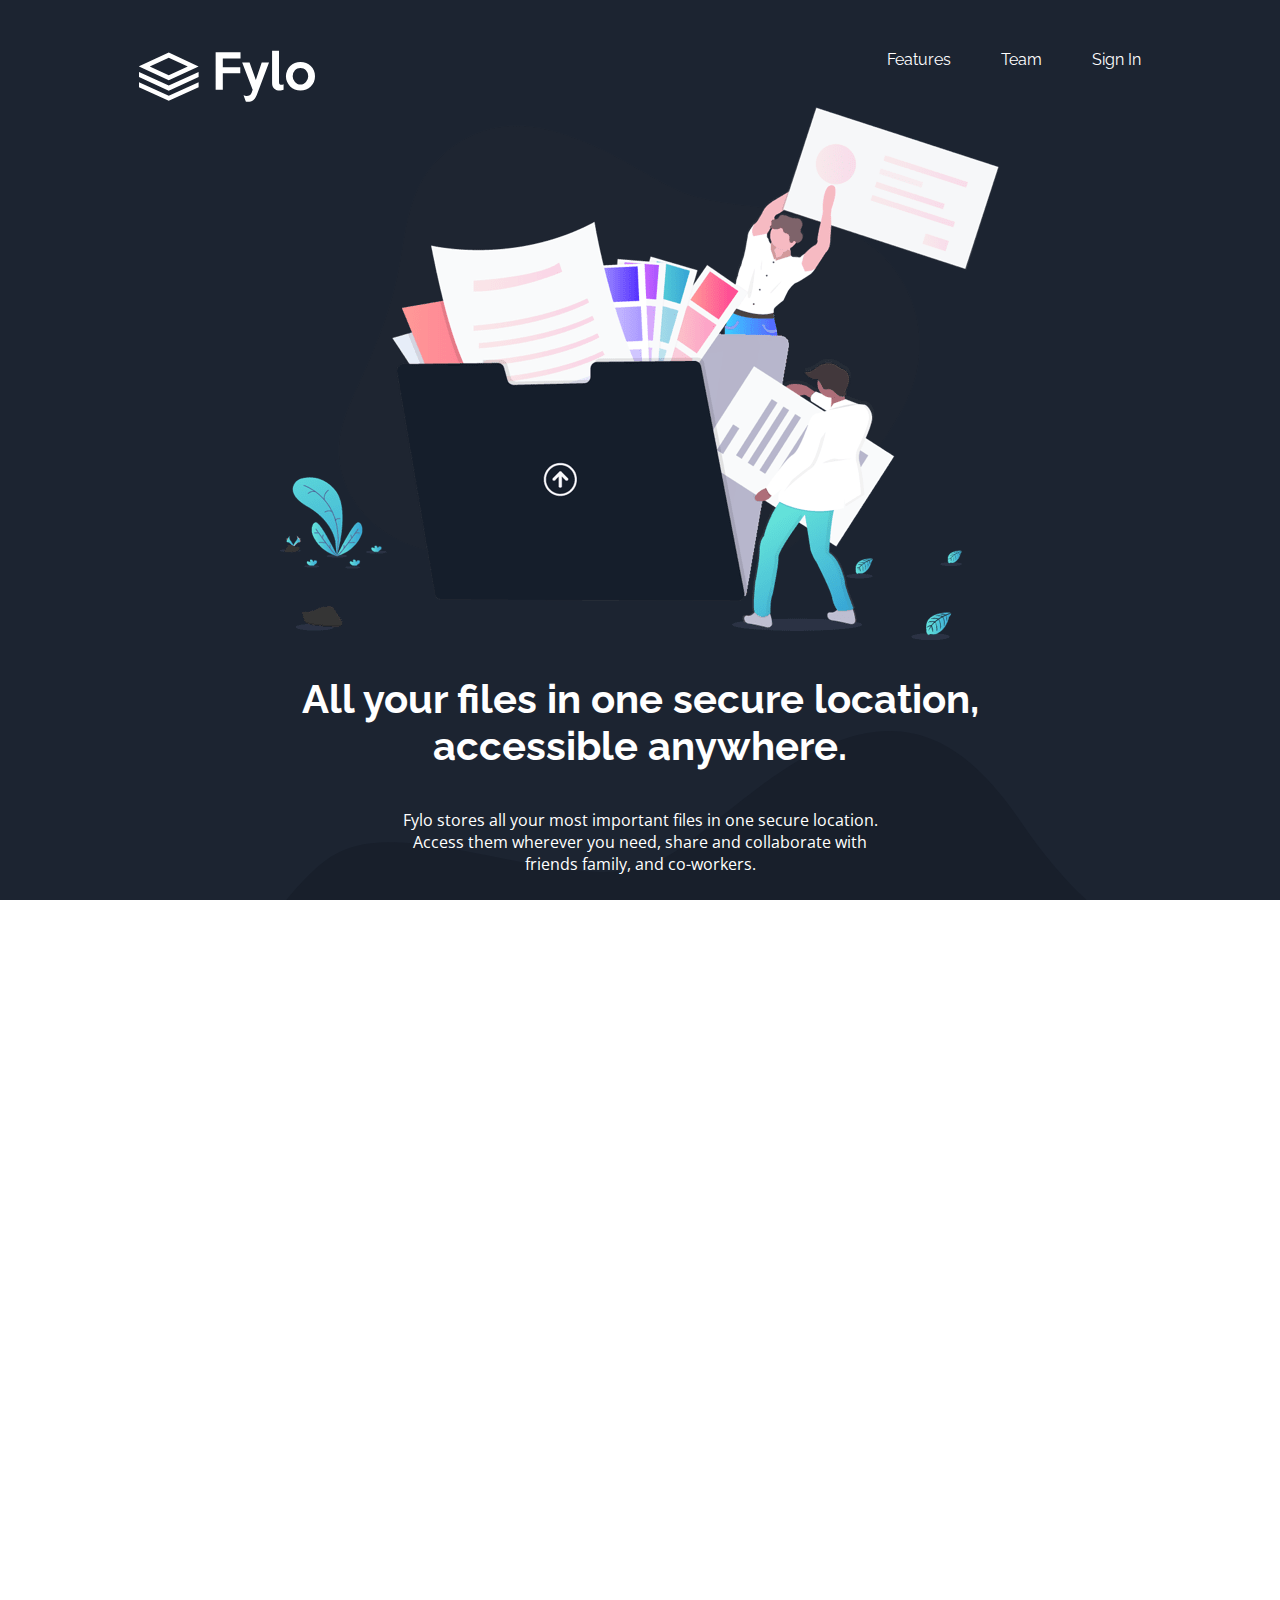
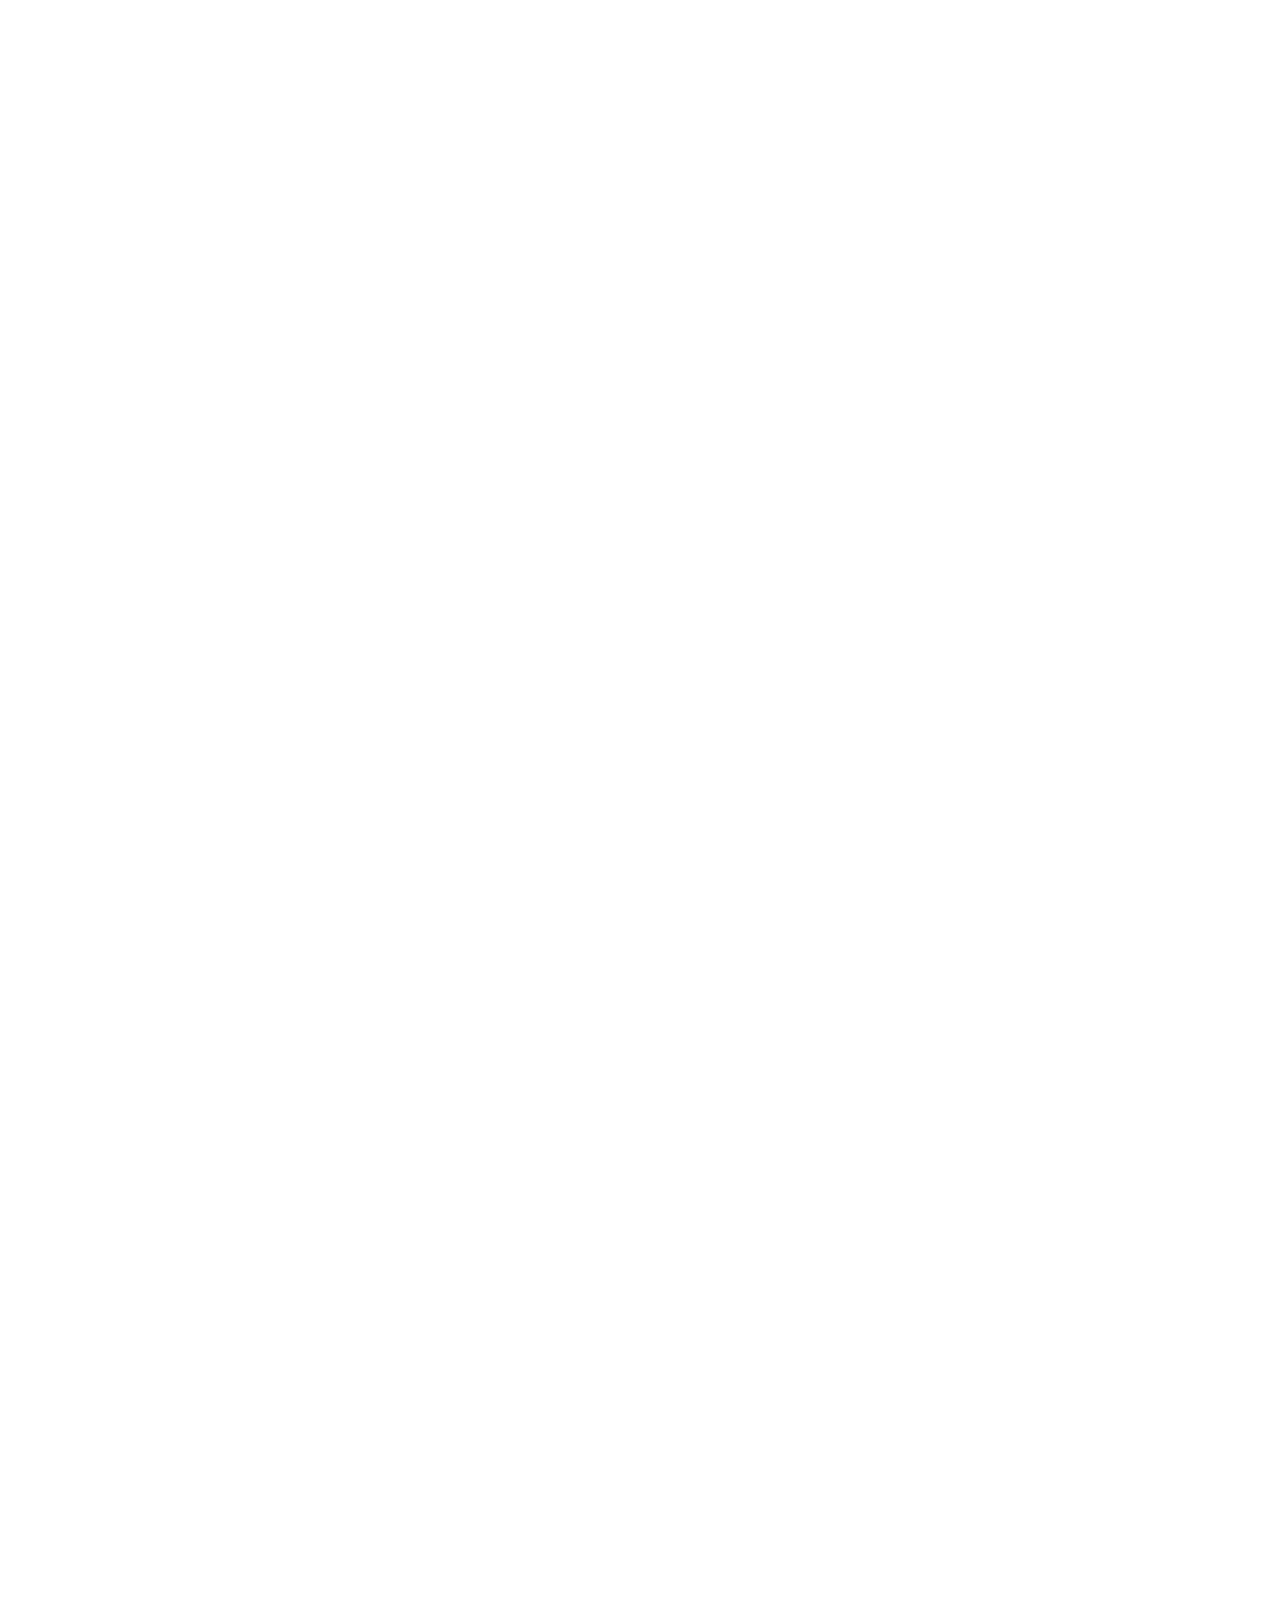
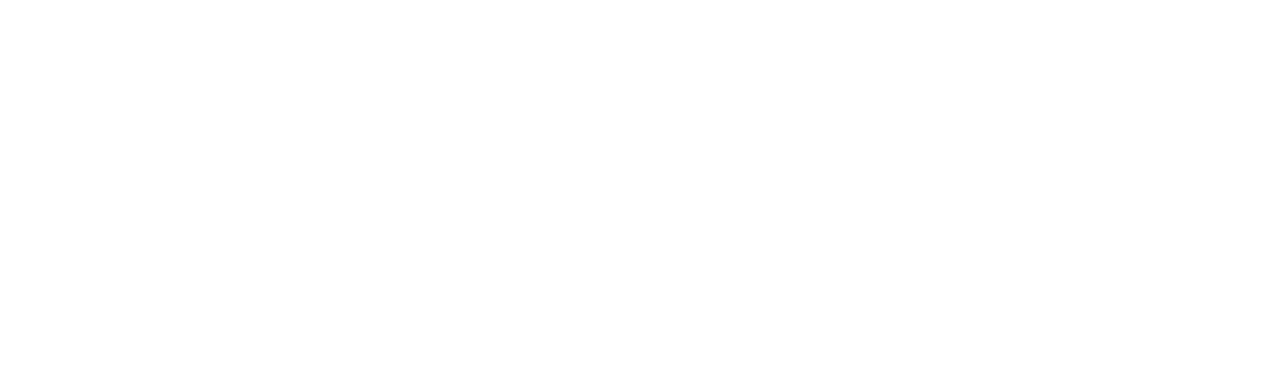
==== commit 7754b317: "Added first set of queries." ====
--- a/index.html
+++ b/index.html
@@ -147,7 +147,7 @@
 
       <div class="user_info">
 
-        <div>
+        <div class="profiles">
           <img src="images/profile-1.jpg" alt="profile1">
         </div>
 
@@ -172,7 +172,7 @@
 
       <div class="user_info">
 
-        <div>
+        <div class="profiles">
           <img src="images/profile-2.jpg" alt="profile2">
         </div>
 
@@ -197,7 +197,7 @@
 
       <div class="user_info">
 
-        <div>
+        <div class="profiles">
           <img src="images/profile-3.jpg" alt="profile3">
         </div>
 
@@ -238,7 +238,7 @@
   <div class="container footer">
 
     <div class="logo">  
-      <a href="/"><img src="images/logo.svg" alt="logo" class="logo"></a>
+      <a href="/"><img src="images/logo.svg" alt="logo" class="logo_footer"></a>
     </div>
     
 <div class="test1">
@@ -246,10 +246,13 @@
   <div class="location">
     <p>
       <img src="./images/icon-location.svg" alt="location icon">
-      Lorem ipsum dolor sit amet, consectetur 
-      <p class="location_indent">adipiscing elit, sed do eiusmod tempor</p>  
-      <p class="location_indent">incididunt ut labore et dolore magna aliqua.</p>
+        Lorem ipsum dolor sit amet, consectetur
+        <p class ="indent">adipiscing elit, sed do eiusmod tempor</p>
+        <p class ="indent">incididunt ut labore et dolore magna aliqua.</p>
+
     </p>
+
+
   </div>
 
 <div class="contact">
--- a/styles.css
+++ b/styles.css
@@ -25,6 +25,20 @@
     'footer'auto / 1fr;
 }
 
+html,
+body {
+    overscroll-behavior: none;
+}
+
+html,
+body {
+    width: 100%;
+    height: 100%;
+    margin: 0px;
+    padding: 0px;
+    overflow-x: hidden;
+}
+
 a, li {
     text-decoration: none;
     color: hsl(0, 0%, 100%);
@@ -321,43 +335,29 @@
 /* FOOTER */
 /* ---------------------------------------- */
 
-footer {
-    padding: 10.625rem 5rem 2.5rem 6.25rem;
-}
-
-.logo {
-    margin-bottom: 1.5625rem;
-}
-
-.test1 {
-    display: flex;
-}
+footer { padding: 10.625rem 5rem 2.5rem 6.25rem; }
+
+.logo_footer { margin-bottom: 1.5625rem; }
+
+.test1 { display: flex; }
 
 .location {
-    max-width: 23.7vw;
-    margin-right: 6.1875rem;
-}
-
-.location_indent {
-    text-indent: 45px;
-}
-
-.location img {
-    margin-right: 1.6875rem;
-}
-
-.contact {
-    margin-right: 9rem;
-}
-
-.p_one {
-    margin-bottom: 1.375rem;
-}
+    max-width: 26.7vw;
+    margin-right: 7.1875rem;
+}
+
+.indent { text-indent: 45px; }
+
+.location img { margin-right: 1.6875rem; }
+
+.contact { margin-right: 9rem; }
+
+.p_one { margin-bottom: 1.375rem; }
 
 .footer_links1 {
     display: flex;
     flex-direction: column;
-    margin-right: 5rem;
+    margin-right: 6rem;
 }
 
 .footer_links1 > a {
@@ -367,16 +367,12 @@
 .footer_links2 {
     display: flex;
     flex-direction: column;
-    margin-right: 7rem;
-}
-
-.footer_links2 > a {
-    margin-bottom: 1.4375rem;
-}
-
-.social_icons > img {
-    margin-right: 0.6875rem;
-}
+    margin-right: 8rem;
+}
+
+.footer_links2 > a { margin-bottom: 1.4375rem; }
+
+.social_icons > img { margin-right: 0.6875rem; }
 
 .attribution {
     text-align: center;
--- a/queries.css
+++ b/queries.css
@@ -1,33 +1,63 @@
 
-/*
-@media only screen and (max-width: 1661px) {
-    .one_grid {
-        column-gap: 2em;
-    }
+/* Small desktops to 1400 (widths bigger than the max-width of the container) */
+@media only screen and (max-width: 1400px) {
+    .one_grid { column-gap: 2.5em; }
+    .test1 { margin-right: -100px; }
+    .contact { margin-right: 5rem; }
+    .footer_links2 { margin-right: 5rem; }
 }
 
-@media only screen and (max-width: 1593px) and (min-width: 15562px) {
-    .footer_links2 {
-        margin-right: 85px;
+
+/* Big tablets to small desktops */
+@media only screen and (max-width: 1200px) {
+    .social_icons {
+        display: flex;
+        flex-direction: column;
+    }
+
+    .social_icons > img { margin-bottom: 1rem; }
+    .location { margin-right: 4.1875rem; }
+
+    header.header {
+        background-color: hsl(217, 28%, 15%);
+        background-image: url(../images/bg-curvy-desktop.svg);
+        background-position: bottom;
+        background-repeat: no-repeat;
+        background-size: 120% 23.5rem;
     }
 }
 
 
+/* Small tablets to big tablets */
+@media only screen and (max-width: 1023px) {
+    .location { margin-right: 2.1875rem; }
+    .contact { margin-right: 3rem; }
+    .footer_links1 { margin-right: 4rem; }
+    .footer_links2 { margin-right: 4rem; }
+    .footer { width: auto; }
+    .
+    .test1 { 
+        margin-right: -80px;
+        margin-left: -80px;
+    }
+}
 
 
+/* Small phones to small tablets */
+@media only screen and (max-width: 767px) {
+
+}
 
 
+/* Smaller phones to small phones */
+@media only screen and (max-width: 480px) {
+
+}
 
 
+/* Smaller phones */
+@media only screen and (max-width: 375px) {
 
-
-@media only screen and (max-width: 768px) {
-    .two_grid {
-        margin-left: 75px;
-        align-items: initial;
-        padding: 0;
-        
-    }
 }
 
 
@@ -47,6 +77,54 @@
 
 
 
+
+
+
+
+
+
+
+
+
+
+
+
+
+
+
+
+
+
+
+
+
+
+
+
+
+
+/*
+@media only screen and (max-width: 1661px) {
+    .one_grid {
+        column-gap: 2em;
+    }
+}
+
+@media only screen and (max-width: 1593px) and (min-width: 15562px) {
+    .footer_links2 {
+        margin-right: 85px;
+    }
+}
+
+@media only screen and (max-width: 768px) {
+    .two_grid {
+        margin-left: 75px;
+        align-items: initial;
+        padding: 0;
+        
+    }
+}
+
 @media only screen and (max-width: 1661px) {
     .one_grid {
         column-gap: 2em;
@@ -58,12 +136,6 @@
     }
 }
 
-*/
-
-
-
-
-
 
 @media only screen and (max-width: 1661px) {
     .one_grid {
@@ -71,11 +143,19 @@
     }
 }
 
-
-
-
+@media only screen and (max-width: 1024px) {
+    header.header {
+        background-color: hsl(217, 28%, 15%);
+        background-image: url(../images/bg-curvy-desktop.svg);
+        background-position: bottom;
+        background-repeat: no-repeat;
+        background-size: 120% 23.5rem;
+    }
+}
 @media only screen and (max-width: 800px) {
     .header_text_h1 {
-        font-size: 1rem;
+        font-size: 1rem;  
     }
-}+}
+
+*/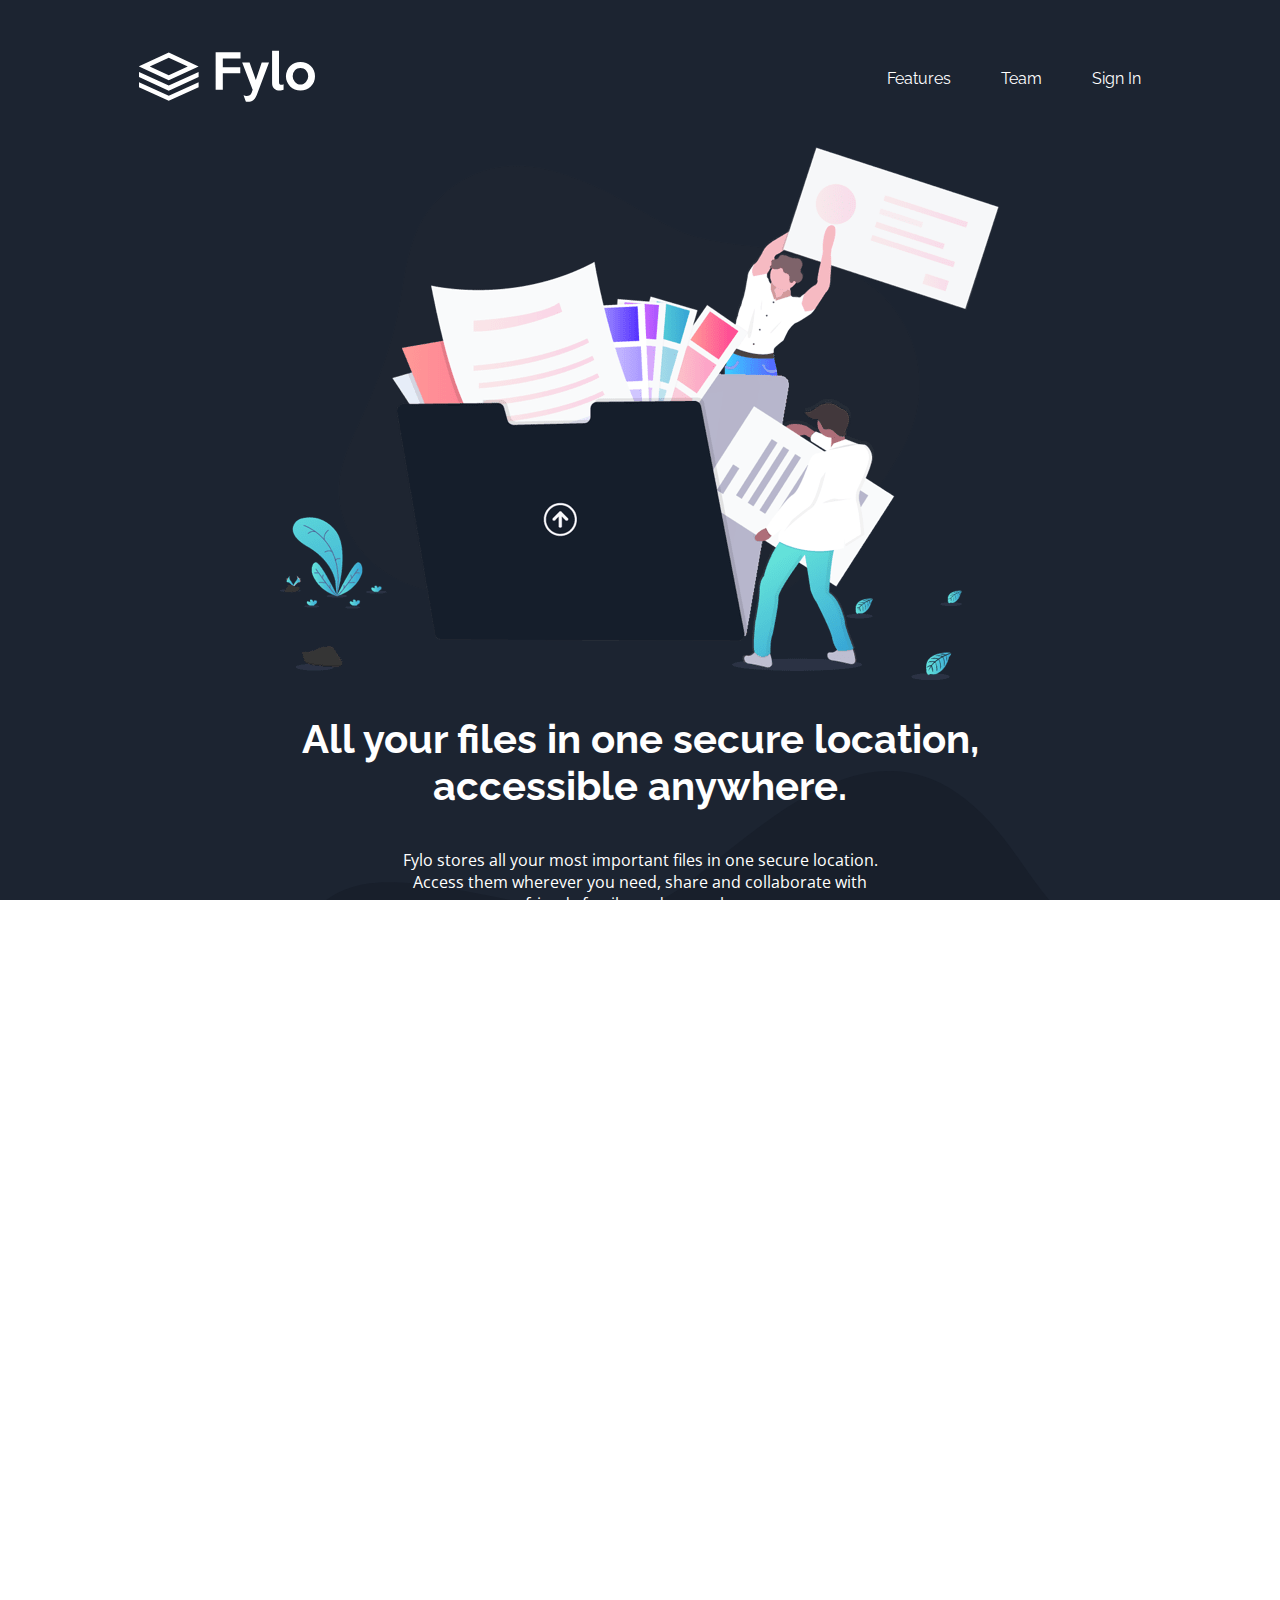
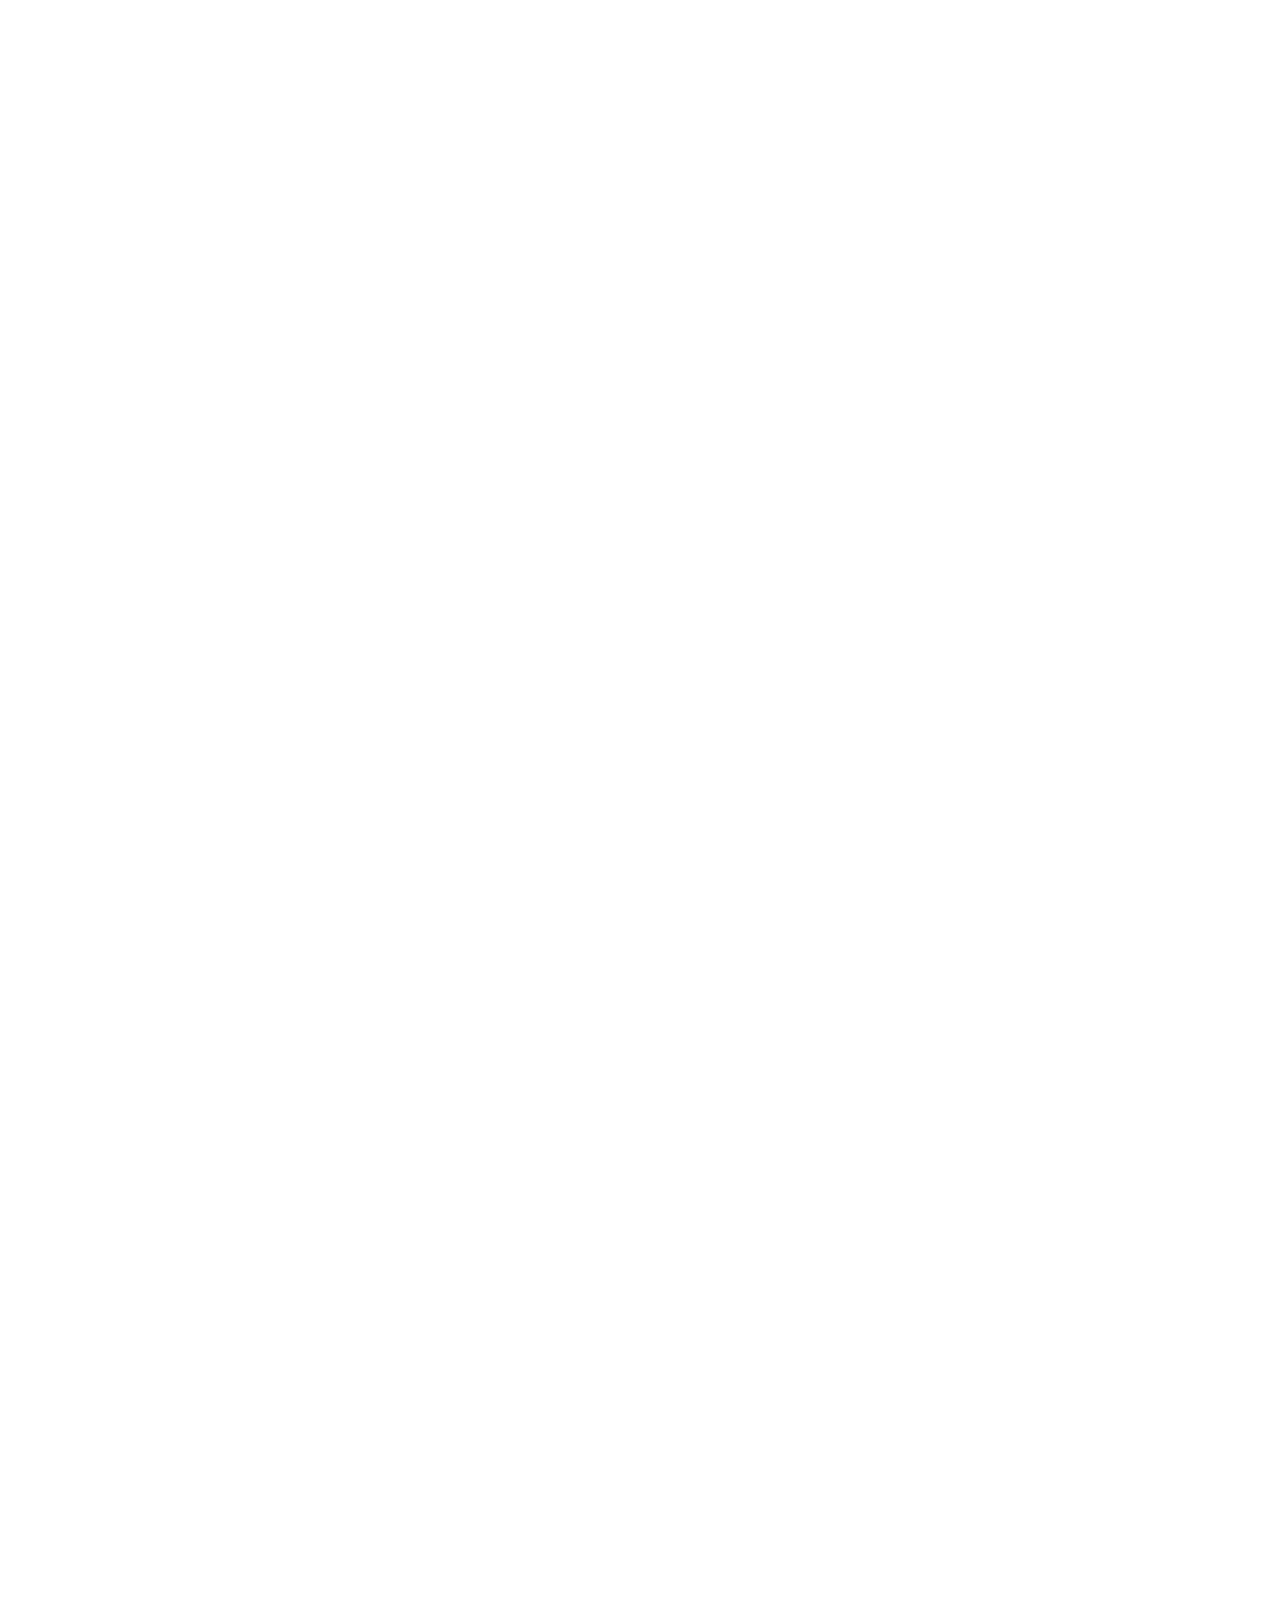
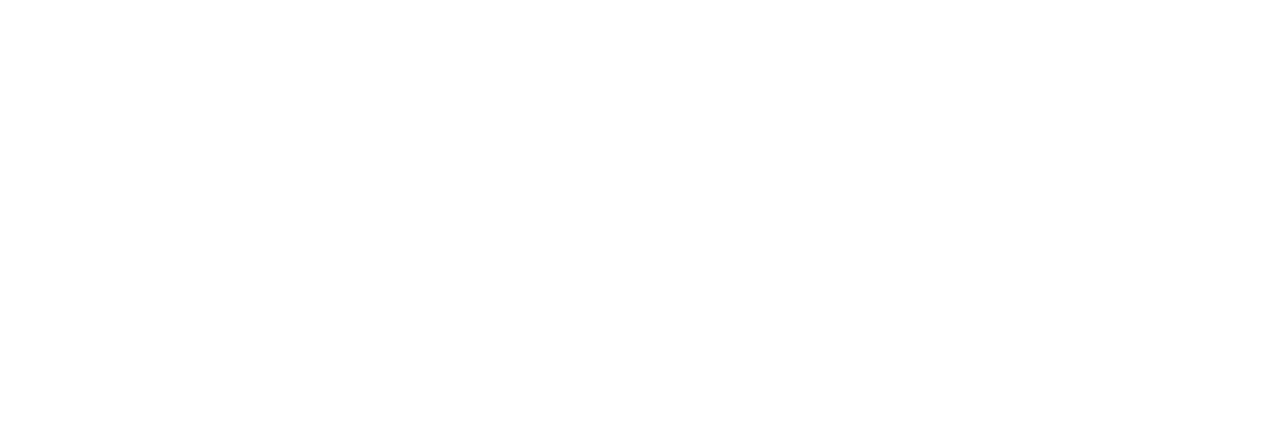
==== commit be4df2f9: "Made the page a bit responsive" ====
--- a/index.html
+++ b/index.html
@@ -3,7 +3,7 @@
 
 <head>
   <meta charset="UTF-8">
-  <meta name="viewport" content="width=device-width, initial-scale=1.0"> 
+  <meta name="viewport" content="width=device-width, initial-scale=1.0, maximum-scale=1.0, user-scalable=no"/>
   <link rel="stylesheet" href="styles.css">
   <link rel="stylesheet" href="queries.css">
   <link href="https://fonts.googleapis.com/css2?family=Open+Sans:wght@400;700&family=Raleway:wght@400;700&display=swap" rel="stylesheet">
@@ -14,7 +14,7 @@
 
 <header class="header"> 
 
-  <div class="container">
+  <div class="container nav_header">
 
     <nav>
 
@@ -137,7 +137,7 @@
   <section class="testimonials">
 
     <div class="container">
-    <div class="flex">
+    <div class="flex testimonials_flex">
 
     <article class="testimonials_box box1">
       <p>
@@ -227,7 +227,7 @@
         <form action="">
         <label for="email">test</label>
         <input type="email" placeholder="email@example.com" id="email" name="email"> 
-        <input type="submit" class="btn_secondary" value="Get Started For Free">
+        <input type="submit" id="submit" class="btn_secondary" value="Get Started For Free">
         </form>
   </section>
 
@@ -237,34 +237,27 @@
 
   <div class="container footer">
 
-    <div class="logo">  
+    <div class="div_footer">  
       <a href="/"><img src="images/logo.svg" alt="logo" class="logo_footer"></a>
     </div>
     
 <div class="test1">
 
   <div class="location">
-    <p>
-      <img src="./images/icon-location.svg" alt="location icon">
-        Lorem ipsum dolor sit amet, consectetur
-        <p class ="indent">adipiscing elit, sed do eiusmod tempor</p>
-        <p class ="indent">incididunt ut labore et dolore magna aliqua.</p>
-
-    </p>
-
-
+      <img src="./images/icon-location.svg" alt="location icon" class="location_icon">
+      <p class="location_text">Lorem ipsum dolor sit amet, consectetur adipiscing elit, sed do eiusmod tempor incididunt ut labore et dolore magna aliqua.</p>
   </div>
 
 <div class="contact">
   <p class="p_one">
-    <img src="./images/icon-phone.svg" alt="contact icon">
+    <img src="./images/icon-phone.svg" alt="contact icon" class="contact_icon">
     <span>
       +1-543-123-4567
     </span>
   </p>
 
   <p>
-    <img src="./images/icon-email.svg" alt="email icon">
+    <img src="./images/icon-email.svg" alt="email icon" class="contact_icon">
     <span>
       example@fylo.com
     </span>
@@ -293,9 +286,8 @@
 </div>
 
 <p class="attribution">
-      Proudly made in Tema. 
-      Coded by <a href="https://github.com/carrickkv2">Dave</a>.
-    </p>
+    <sub>Designed in Tema, by <a href="https://github.com/carrickkv2">Dave</a>.</sub>
+</p>
 
   </div>
   </footer>
--- a/styles.css
+++ b/styles.css
@@ -109,7 +109,7 @@
     font-family: 'Raleway', sans-serif;
     display: flex;
     justify-content: space-between;
-    align-items: start;
+    align-items: center;
 }
 
 nav ul {
@@ -135,8 +135,7 @@
 
 .top_image {
     margin-top: 2.5rem;
-    text-align: center;
-    margin: auto; 
+    text-align: center; 
 }
 
 .header_text_h1 {
@@ -337,27 +336,32 @@
 
 footer { padding: 10.625rem 5rem 2.5rem 6.25rem; }
 
-.logo_footer { margin-bottom: 1.5625rem; }
+.logo_footer { margin-bottom: 3.5625rem; }
 
 .test1 { display: flex; }
 
 .location {
-    max-width: 26.7vw;
-    margin-right: 7.1875rem;
-}
-
-.indent { text-indent: 45px; }
-
-.location img { margin-right: 1.6875rem; }
-
-.contact { margin-right: 9rem; }
+    display: flex;
+    margin-right: 5.1875rem;
+}
+
+.location_icon {
+    height: 1rem;
+    margin-right: 1rem;
+    align-self: flex-start;
+}
+
+.location_text {
+    max-width: 21rem;
+}
+.contact { margin-right: 7rem; }
 
 .p_one { margin-bottom: 1.375rem; }
 
 .footer_links1 {
     display: flex;
     flex-direction: column;
-    margin-right: 6rem;
+    margin-right: 7rem;
 }
 
 .footer_links1 > a {
@@ -367,7 +371,7 @@
 .footer_links2 {
     display: flex;
     flex-direction: column;
-    margin-right: 8rem;
+    margin-right: 7rem;
 }
 
 .footer_links2 > a { margin-bottom: 1.4375rem; }
@@ -375,6 +379,7 @@
 .social_icons > img { margin-right: 0.6875rem; }
 
 .attribution {
+    font-family: 'Raleway', sans-serif;
     text-align: center;
     margin-top: 3.125rem;
     margin-bottom: -2.5rem;
--- a/queries.css
+++ b/queries.css
@@ -1,10 +1,20 @@
 
-/* Small desktops to 1400 (widths bigger than the max-width of the container) */
-@media only screen and (max-width: 1400px) {
+/* Small desktops to 1500 (widths bigger than the max-width of the container) */
+@media only screen and (max-width: 1500px) {
     .one_grid { column-gap: 2.5em; }
     .test1 { margin-right: -100px; }
     .contact { margin-right: 5rem; }
     .footer_links2 { margin-right: 5rem; }
+    .footer { width: auto; }
+}
+
+
+/* For footer */
+@media only screen and (max-width: 1308px) {
+    .location { margin-right: 3.1875rem; }
+    .contact { margin-right: 4rem; }
+    .footer_links1 { margin-right: 4rem; }
+    .footer_links2 { margin-right: 4rem; }
 }
 
 
@@ -28,35 +38,223 @@
 }
 
 
-/* Small tablets to big tablets */
-@media only screen and (max-width: 1023px) {
+/* For footer again */
+@media only screen and (max-width: 1199px) {
+    .location { margin-right: 4.1875rem; }
+    .contact { margin-right: 5rem; }
+    .footer_links1 { margin-right: 5rem; }
+    .footer_links2 { margin-right: 5rem; }
+    .footer { width: auto; }
+
+    .logo_footer {
+        margin-left: -60px;
+        margin-bottom: 4rem;
+    }
+
+    .test1 {
+        margin-left: -60px;
+    }
+
+    .profiles { margin-right: 10px; }
+}
+
+
+/* For footer again */
+@media only screen and (max-width: 1140px) {
     .location { margin-right: 2.1875rem; }
     .contact { margin-right: 3rem; }
-    .footer_links1 { margin-right: 4rem; }
-    .footer_links2 { margin-right: 4rem; }
+    .footer_links1 { margin-right: 5rem; }
+    .footer_links2 { margin-right: 5rem; }
     .footer { width: auto; }
-    .
-    .test1 { 
-        margin-right: -80px;
-        margin-left: -80px;
+
+    .logo_footer {
+        margin-left: -60px;
+        margin-bottom: 4rem;
+    }
+
+    .test1 {
+        margin-left: -60px;
+    }
+
+    .profiles { margin-right: 10px; }
+}
+
+
+/* Small tablets to big tablets */
+@media only screen and (max-width: 1040px) {
+    .header_text_h1 { font-size: 1rem; }
+
+    .two_grid {
+        margin-left: 75px;
+        align-items: initial;
+        padding: 0;
+    }
+
+    .prod_text h2 { font-size: 2rem; }
+    .prod_img { min-width: 370px; }
+
+    .one_grid { 
+        margin-left: 0; 
+        grid-template-columns: 1fr 330px;
+    }
+
+    header.header {
+        background-color: hsl(217, 28%, 15%);
+        background-image: url(../images/bg-curvy-desktop.svg);
+        background-position: bottom;
+        background-repeat: no-repeat;
+        background-size: 170% 23.5rem;
+    }
+
+    .testimonials_flex { display: initial; }
+    .testimonials_box { margin-bottom: 40px; }
+    .test1 { display: initial; }
+    .location { margin-bottom: 2rem; }
+    .footer_links1 { margin-bottom: 45px; }
+    .footer_links2 { margin-bottom: 3rem; }
+
+    .logo_footer {
+        margin-left: 0;
+        margin-bottom: 2rem;
+    }
+
+    .contact { margin-bottom: 70px; }
+    .contact > p { margin-bottom: 2rem; }
+    .contact_icon { margin-right: 10px; }
+    .footer_links1 a:last-of-type { margin-bottom: -1px; }
+
+    .social_icons {
+        justify-content: center;
+        flex-direction: row;
     }
 }
 
 
 /* Small phones to small tablets */
 @media only screen and (max-width: 767px) {
-
+    .two_grid { 
+        grid-template-columns: initial; 
+        margin-left: 50px;
+        margin-bottom: 8rem;
+    }
+
+    .one_grid { 
+        grid-template-columns: initial;
+        margin-left: 50px;
+    }
+
+    .prod_text br { display: none; }
+
+    .nav_header {
+        padding: 0;
+        margin-left: 50px;
+    }
+
+    .footer { margin-left: -100px; }
+    .social_icons { margin-left: 170px; }
+    .attribution { margin-left: 170px; }
+}
+
+
+/* For logo */
+@media only screen and (max-width: 673px) {
+    .btn_secondary {
+        padding: 1rem 2rem;
+    }
+
+    .logo {
+        width: 102px;
+        height: 34px;
+    }
+
+    form { flex-direction: column; }
+    .early { bottom: -12.5rem; }
+
+    .footer { margin-top: 120px; }
+
+    #email,
+    #submit {
+        width: 380px;
+        margin: 0 0 25px 0;
+    }
+}
+
+
+/* For early */
+@media only screen and (max-width: 607px) {
+    .btn_secondary {
+        padding: 1rem 2rem;
+    }
+
+    .early {
+        padding: 2rem 3rem 1rem 3rem;
+    }
+    .early h2 {
+        font-size: 1.7rem;
+        margin-bottom: 1.875rem;
+    }
+
+    #email,
+    #submit {
+        width: 300px;
+        margin: 0 0 25px 0;
+    }
+
+    .footer { margin-left: -100px; }
+    .social_icons { margin-left: 170px; }
+    .attribution { margin-left: 170px; }
+}
+
+
+/* For logo */
+@media only screen and (max-width: 500px) {
+    .logo {
+        width: 80px;
+        height: 25px;
+    }
+
+    header.header {
+        background-color: hsl(217, 28%, 15%);
+        background-image: url(./images/bg-curvy-mobile.svg);
+        background-position: bottom;
+        background-repeat: no-repeat;
+        background-size: 170% 23.5rem;
+    }
+
+    .footer { margin-left: -100px; }
+    .social_icons { margin-left: 170px; }
+    .attribution {margin-left: 170px; } 
 }
 
 
 /* Smaller phones to small phones */
-@media only screen and (max-width: 480px) {
-
+@media only screen and (max-width: 460px) {
+    .logo {
+        width: 80px;
+        height: 25px;
+    }
+
+    nav { margin-left: -20px; }
+    .nav_header { margin-left: 46px; }
+    .one_grid { margin-left: 30px; }
 }
 
 
 /* Smaller phones */
 @media only screen and (max-width: 375px) {
+   
+
+    .two_grid { margin-left: 35px; }
+    .one_grid { margin-left: -15px; }
+    nav ul li { margin-left: 1.125rem; }
+    nav { font-size: 0.9rem; }
+    nav ul { margin-right: 10px; }
+    .one_grid { font-size: 0.9rem; }
+    .prod_img { min-width: 320px; }
+    .prod_text h2 { font-size: 1.2rem; }
+    .one_grid { margin-left: 10px; }
+    .test1 { padding-left: 500px; }
+
 
 }
 
